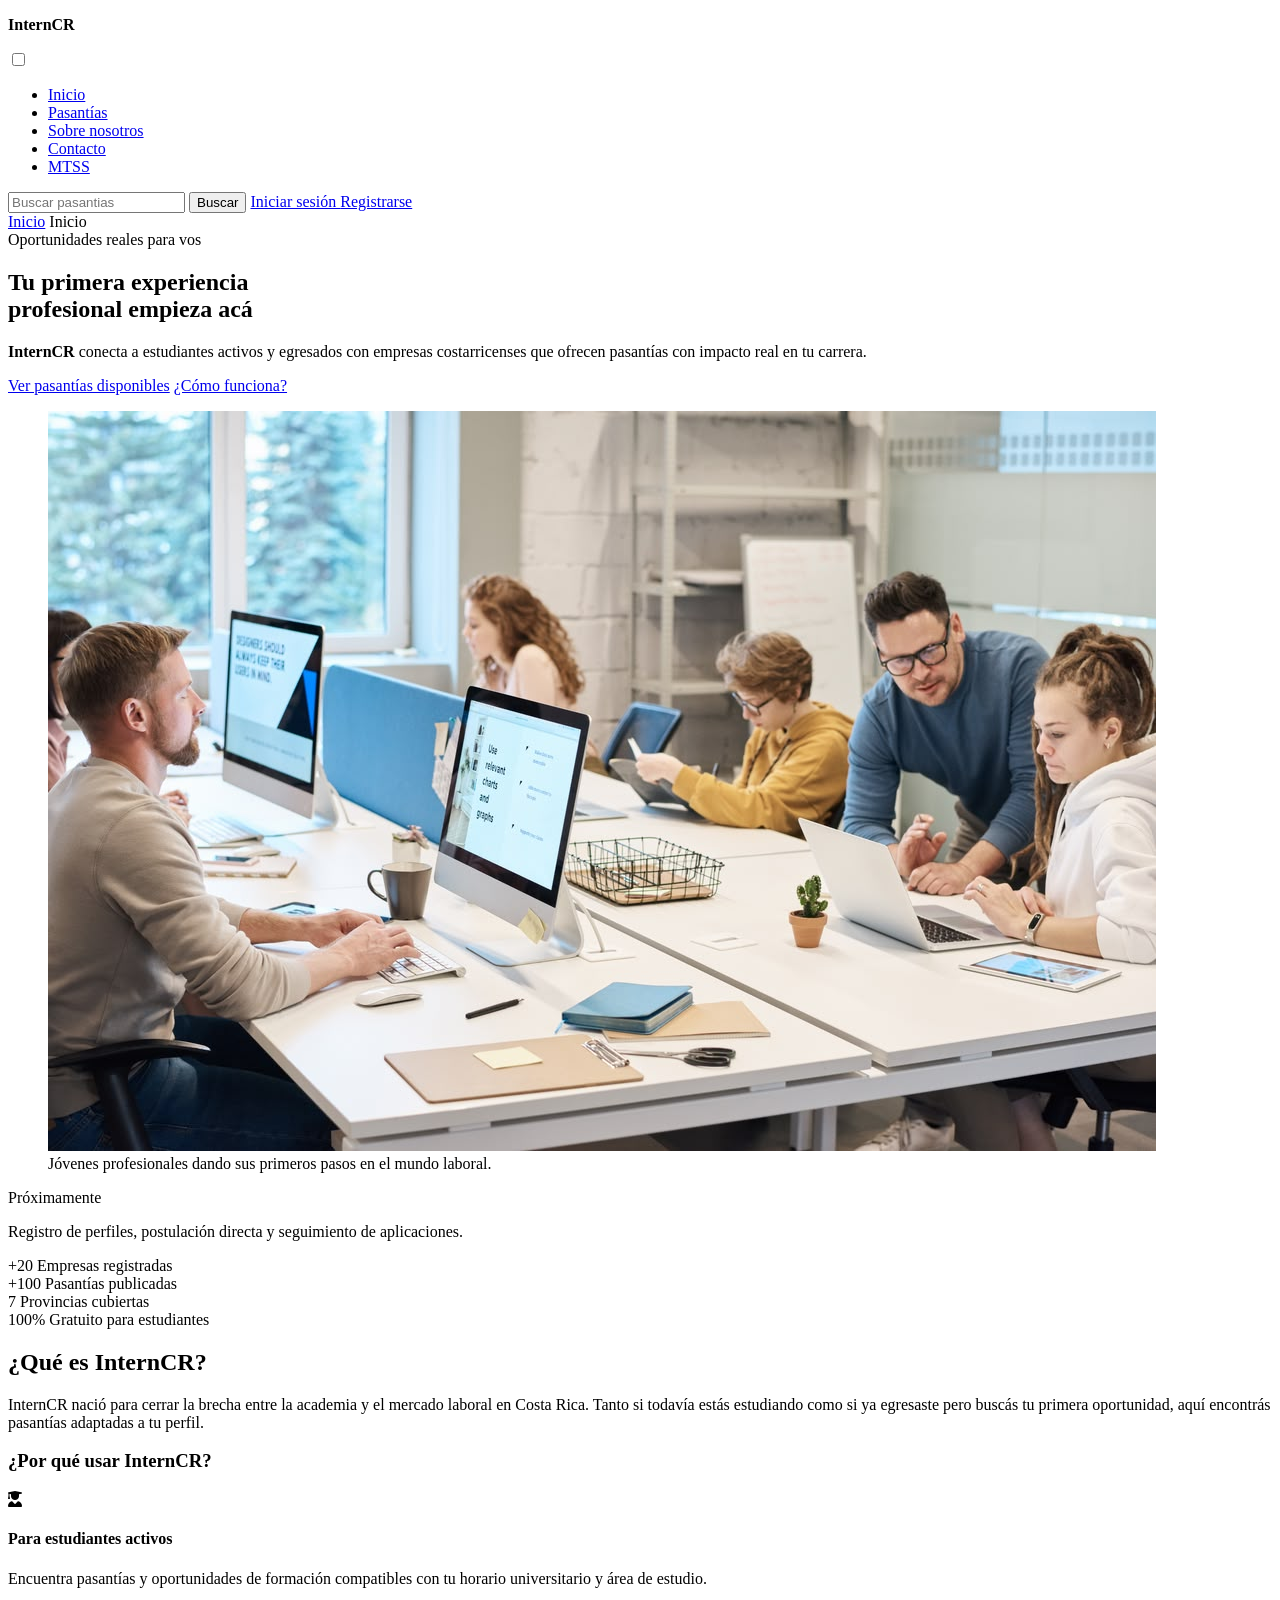
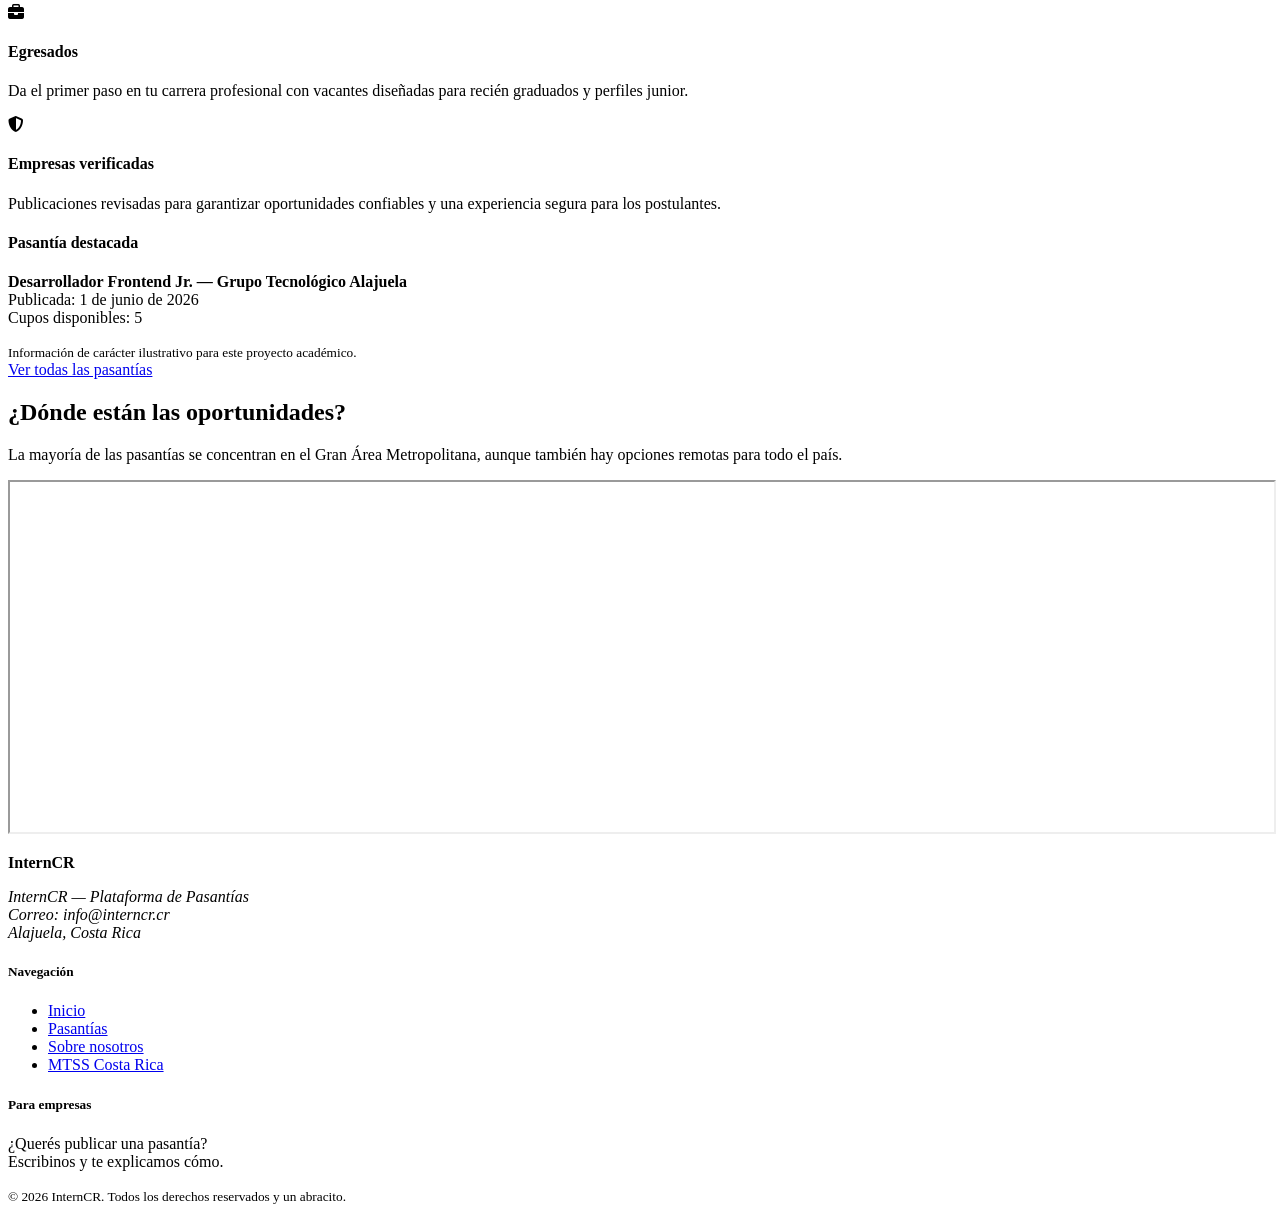
==== index.html @ cc2adf31 "Update index.html" ====
<!DOCTYPE html>
<html lang="es">

<head>
    <meta charset="UTF-8">
    <meta name="viewport" content="width=device-width, initial-scale=1.0">
    <meta name="description"
        content="InternCR es una plataforma para que estudiantes y egresados costarricenses encuentren oportunidades de pasantía y ganen experiencia laboral.">
    <meta name="keywords"
        content="pasantías, Costa Rica, estudiantes, egresados, experiencia laboral, prácticas profesionales">
    <meta name="author" content="InternCR">
    <link rel="stylesheet" href="CSS/style.css">
    <link rel="stylesheet" href="https://cdnjs.cloudflare.com/ajax/libs/font-awesome/6.5.2/css/all.min.css">
    <title>InternCR | Inicio</title>
</head>

<body>

    <!-- ENCABEZADO FIJO -->
    <header class="site-header">
        <div class="container header-content">
            <p class="logo"><strong>Intern<span class="logo-accent">CR</span></strong></p>

            <!--
                MENÚ HAMBURGUESA sin JavaScript:
                
            -->
            <input type="checkbox" id="menu-toggle" class="menu-toggle">
            <label for="menu-toggle" class="menu-button" aria-label="Abrir menú">
                <span></span>
                <span></span>
                <span></span>
            </label>

            <nav class="main-nav">
                <ul>
                    <li><a class="active-link" href="index.html">Inicio</a></li>
                    <li><a href="pasantias.html">Pasantías</a></li>
                    <li><a href="#sobre-plataforma">Sobre nosotros</a></li>
                    <li><a href="#contacto">Contacto</a></li>
                    <li><a href="https://www.mtss.go.cr/" target="_blank">MTSS</a></li>
                </ul>
                <div class="nav-actions">
                    <input type="search" id="buscar" placeholder="Buscar pasantias">

                    <button class="search-btn" onclick="buscarPasantia()">
                        Buscar
                    </button>
                    

                    <a href="login.html" class="login-btn">
                        Iniciar sesión
                    </a>

                    <a href="registro.html" class="register-btn">
                        Registrarse
                    </a>
                </div>
            </nav>
           <!--<section id="resultadosBusqueda" class="contenedor-pasantias"></section>--> 
                   
        </div>
    </header>

    <!-- BREADCRUMB: le indica al usuario en qué página está -->
    <nav class="breadcrumb" aria-label="Ubicación actual">
        <div class="container">
            <a href="index.html">Inicio</a>
            <span>Inicio</span>
        </div>
    </nav>

    <main>

        <!-- ==========================================
             HERO:
             ========================================== -->
        <section id="hero" class="hero">
            <div class="container">

                <!-- Bloque central de texto -->
                <div class="hero-center">
                    <span class="hero-badge">Oportunidades reales para vos</span>
                    <h1>Tu primera experiencia<br>profesional empieza acá</h1>
                    <p>
                        <strong>InternCR</strong> conecta a estudiantes activos y egresados con empresas
                        costarricenses que ofrecen pasantías con impacto real en tu carrera.
                    </p>
                    <div class="hero-actions">
                        <a class="btn-primary" href="pasantias.html">Ver pasantías disponibles</a>
                        <a class="btn-link" href="#sobre-plataforma">¿Cómo funciona?</a>
                    </div>
                </div>

                <!--
                    IMAGEN PRINCIPAL:
                    Ponela en assets/images/hero-pasantias.png, abajito Belen donde esta el link
                -->
                <figure class="hero-image">
                    <img src="assets/images/trabajo.jpg" alt="Estudiantes costarricenses en su primer día de pasantía">
                    <figcaption>Jóvenes profesionales dando sus primeros pasos en el mundo laboral.</figcaption>
                </figure>

                <div class="hero-info">
                    <span class="info-label">Próximamente</span>
                    <p>Registro de perfiles, postulación directa y seguimiento de aplicaciones.</p>
                    
                </div>

            </div>
        </section>

        <!-- ==========================================
             NÚMEROS / ESTADÍSTICAS
             esto para el look, lo hace ver mas lindo
             ========================================== -->
        <section class="stats-section">
            <div class="container stats-grid">
                <div class="stat-item">
                    <span class="stat-num">+20</span>
                    <span class="stat-label">Empresas registradas</span>
                </div>
                <div class="stat-item">
                    <span class="stat-num">+100</span>
                    <span class="stat-label">Pasantías publicadas</span>
                </div>
                <div class="stat-item">
                    <span class="stat-num">7</span>
                    <span class="stat-label">Provincias cubiertas</span>
                </div>
                <div class="stat-item">
                    <span class="stat-num">100%</span>
                    <span class="stat-label">Gratuito para estudiantes</span>
                </div>
            </div>
        </section>

        <!-- ==========================================
             SOBRE LA PLATAFORMA - 
             ========================================== -->
        <section id="sobre-plataforma" class="sobre-section">
            <div class="container">
                <h2>¿Qué es InternCR?</h2>
                <p>
                    InternCR nació para cerrar la brecha entre la academia y el mercado laboral en Costa Rica.
                    Tanto si todavía estás estudiando como si ya egresaste pero buscás tu primera oportunidad,
                    aquí encontrás pasantías adaptadas a tu perfil.
                </p>

                <h3>¿Por qué usar InternCR?</h3>


                <div class="benefits-grid">
                    <article class="benefit-card">
                        <div class="card-icon">
                            <i class="fas fa-user-graduate"></i>
                        </div>
                        <h4>Para estudiantes activos</h4>
                        <p>Encuentra pasantías y oportunidades de formación compatibles con tu
                            horario universitario y área de estudio.</p>
                    </article>

                    <article class="benefit-card">
                        <div class="card-icon">
                            <i class="fas fa-briefcase"></i>
                        </div>
                        <h4>Egresados</h4>
                        <p>Da el primer paso en tu carrera profesional con vacantes diseñadas
                            para recién graduados y perfiles junior.</p>
                    </article>

                    <article class="benefit-card">
                        <div class="card-icon">
                            <i class="fas fa-shield-alt"></i>
                        </div>
                        <h4>Empresas verificadas</h4>
                        <p>Publicaciones revisadas para garantizar oportunidades confiables y
                            una experiencia segura para los postulantes.</p>
                    </article>
                </div>
            </div>
        </section>

        <!--
            ASIDE: información secundaria complementaria.
        -->
        <aside class="destacado-aside">
            <div class="aside-inner">
                <div>
                    <h4>Pasantía destacada</h4>
                    <p>
                        <strong>Desarrollador Frontend Jr. — Grupo Tecnológico Alajuela</strong><br>
                        Publicada: <time datetime="2026-06-01">1 de junio de 2026</time><br>
                        Cupos disponibles: <span>5</span>
                    </p>
                    <small>Información de carácter ilustrativo para este proyecto académico.</small>
                </div>
                <a class="btn-aside" href="pasantias.html">Ver todas las pasantías</a>
            </div>
        </aside>

        <!-- MAPA DE UBICACIÓN -->
        <section class="mapa-section">
            <div class="container">
                <h2>¿Dónde están las oportunidades?</h2>
                <p>
                    La mayoría de las pasantías se concentran en el Gran Área Metropolitana,
                    aunque también hay opciones remotas para todo el país.
                </p>

                <iframe src="https://www.google.com/maps?q=San+Jose,+Costa+Rica&output=embed" width="100%" height="350"
                    loading="lazy" title="Mapa de Costa Rica - Área Metropolitana">
                </iframe>
            </div>
        </section>

    </main>

    <!-- PIE DE PÁGINA -->
    <footer id="contacto">
        <div class="footer-content container">

            <div class="footer-col">
                <p class="footer-logo"><strong>Intern<span class="logo-accent">CR</span></strong></p>
                <address>
                    InternCR — Plataforma de Pasantías<br>
                    Correo: info@interncr.cr<br>
                    Alajuela, Costa Rica
                </address>
            </div>

            <div class="footer-col">
                <h5>Navegación</h5>
                <ul>
                    <li><a href="index.html">Inicio</a></li>
                    <li><a href="pasantias.html">Pasantías</a></li>
                    <li><a href="#sobre-plataforma">Sobre nosotros</a></li>
                    <li><a href="https://www.mtss.go.cr/" target="_blank">MTSS Costa Rica</a></li>
                </ul>
            </div>

            <div class="footer-col">
                <h5>Para empresas</h5>
                <p>¿Querés publicar una pasantía?<br>Escribinos y te explicamos cómo.</p>
            </div>

        </div>

        <p class="footer-copy">
            <small>&copy; 2026 InternCR. Todos los derechos reservados y un abracito.</small>
        </p>
    </footer>
    <script src="js/script.js"></script>

</body>

</html>

<!-- CONTINUARÁ(PRUEBA) -->
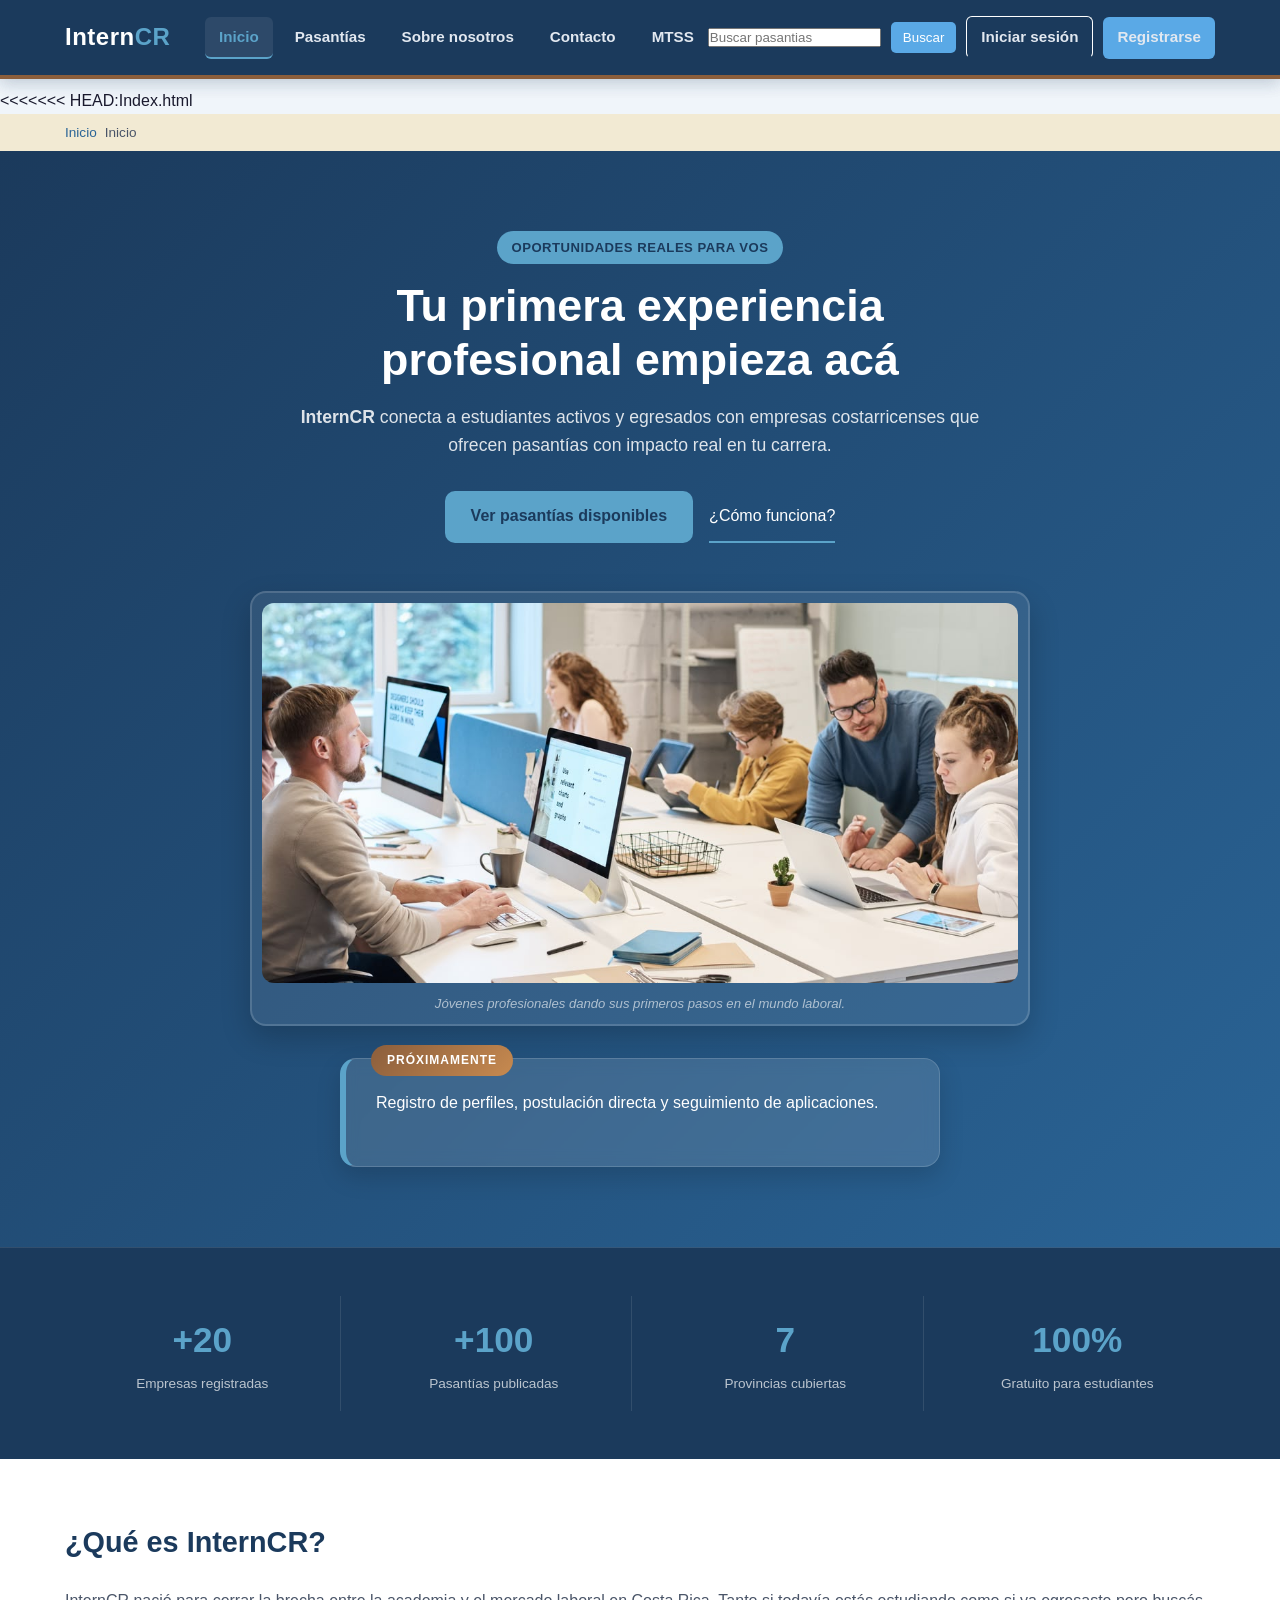
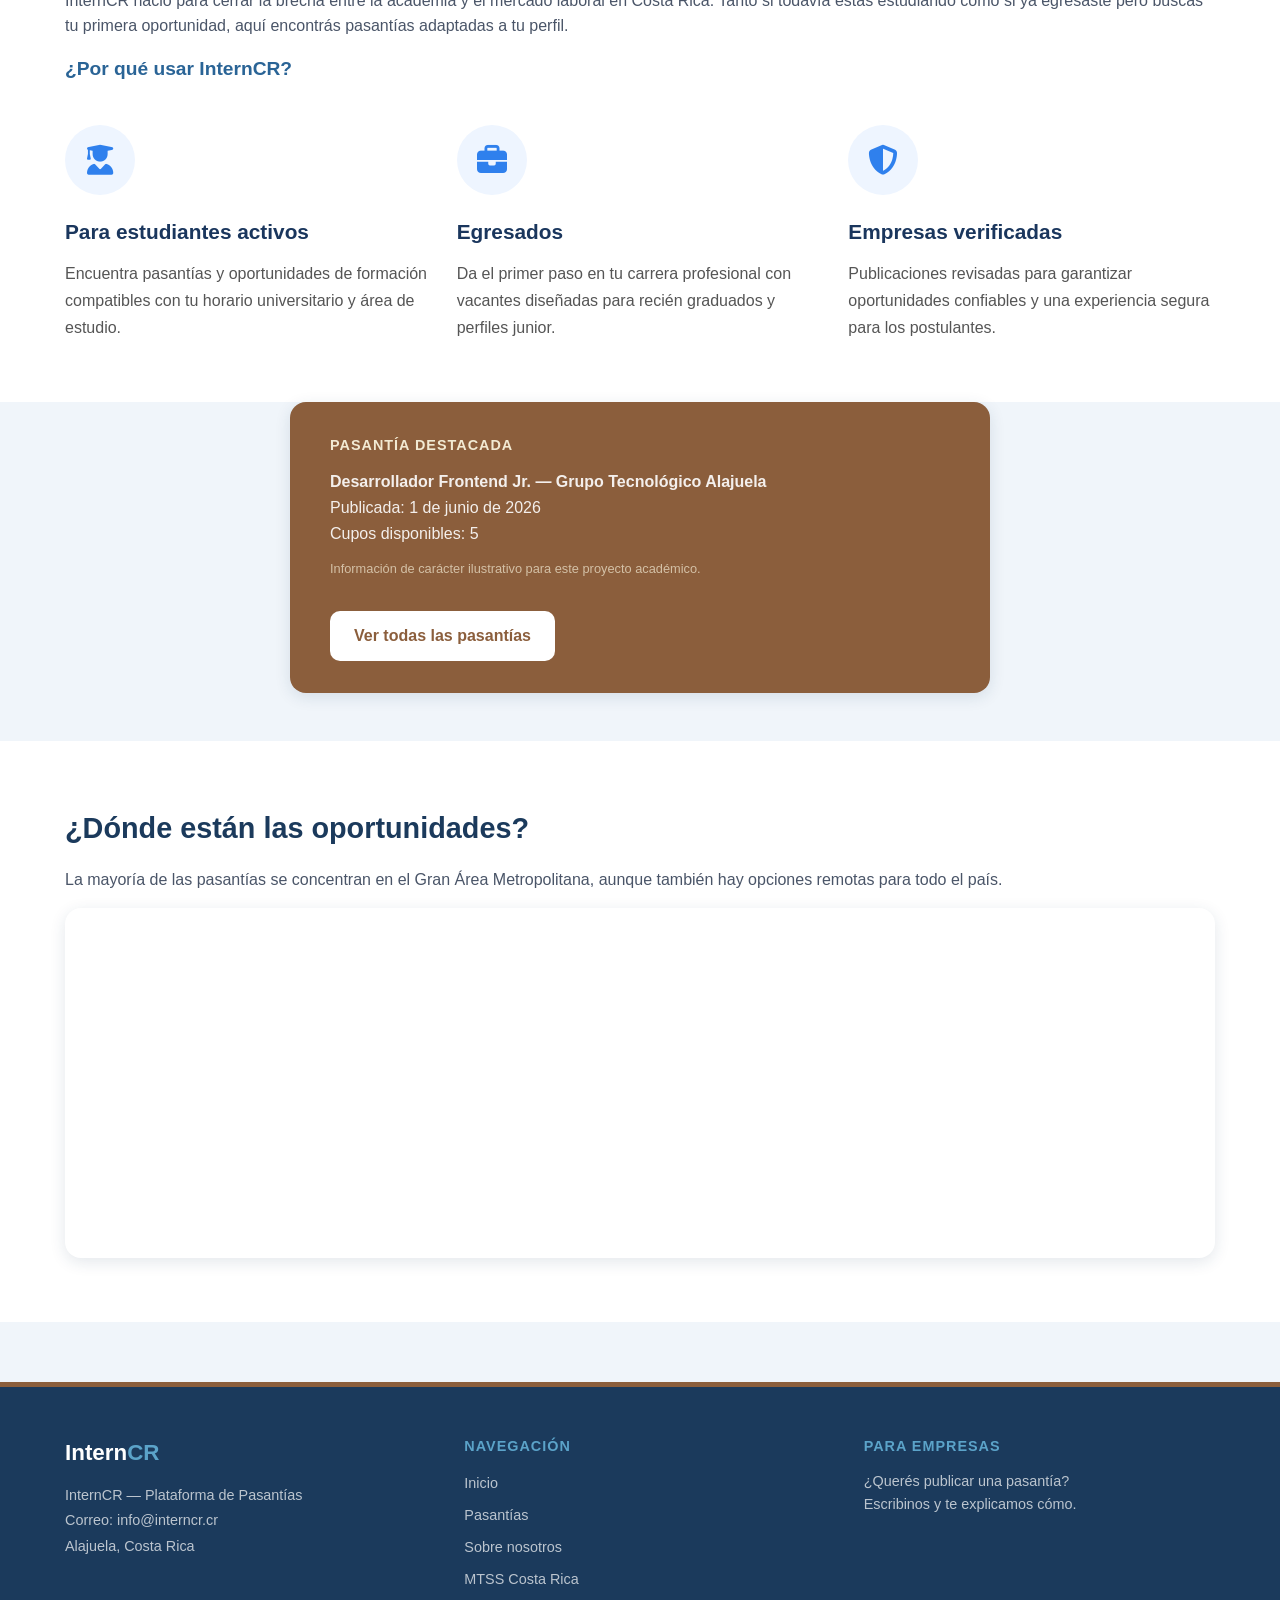
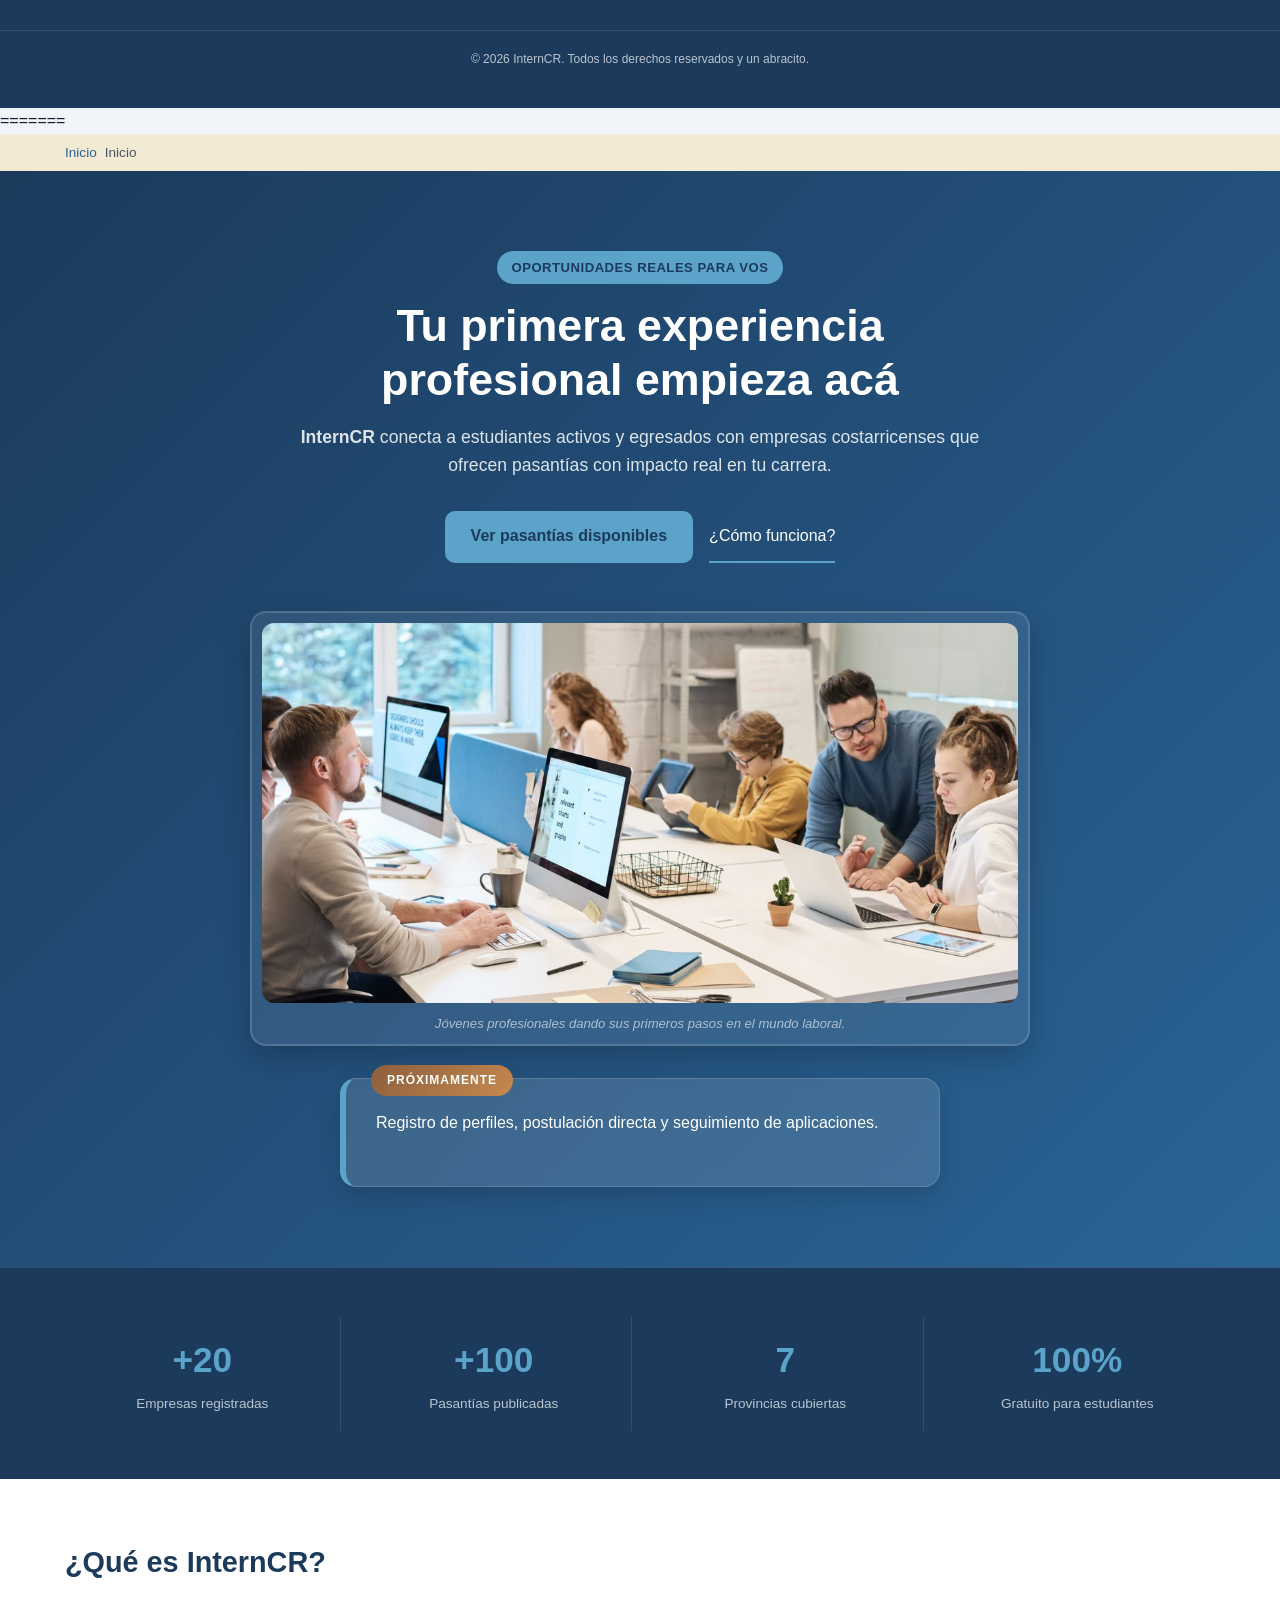
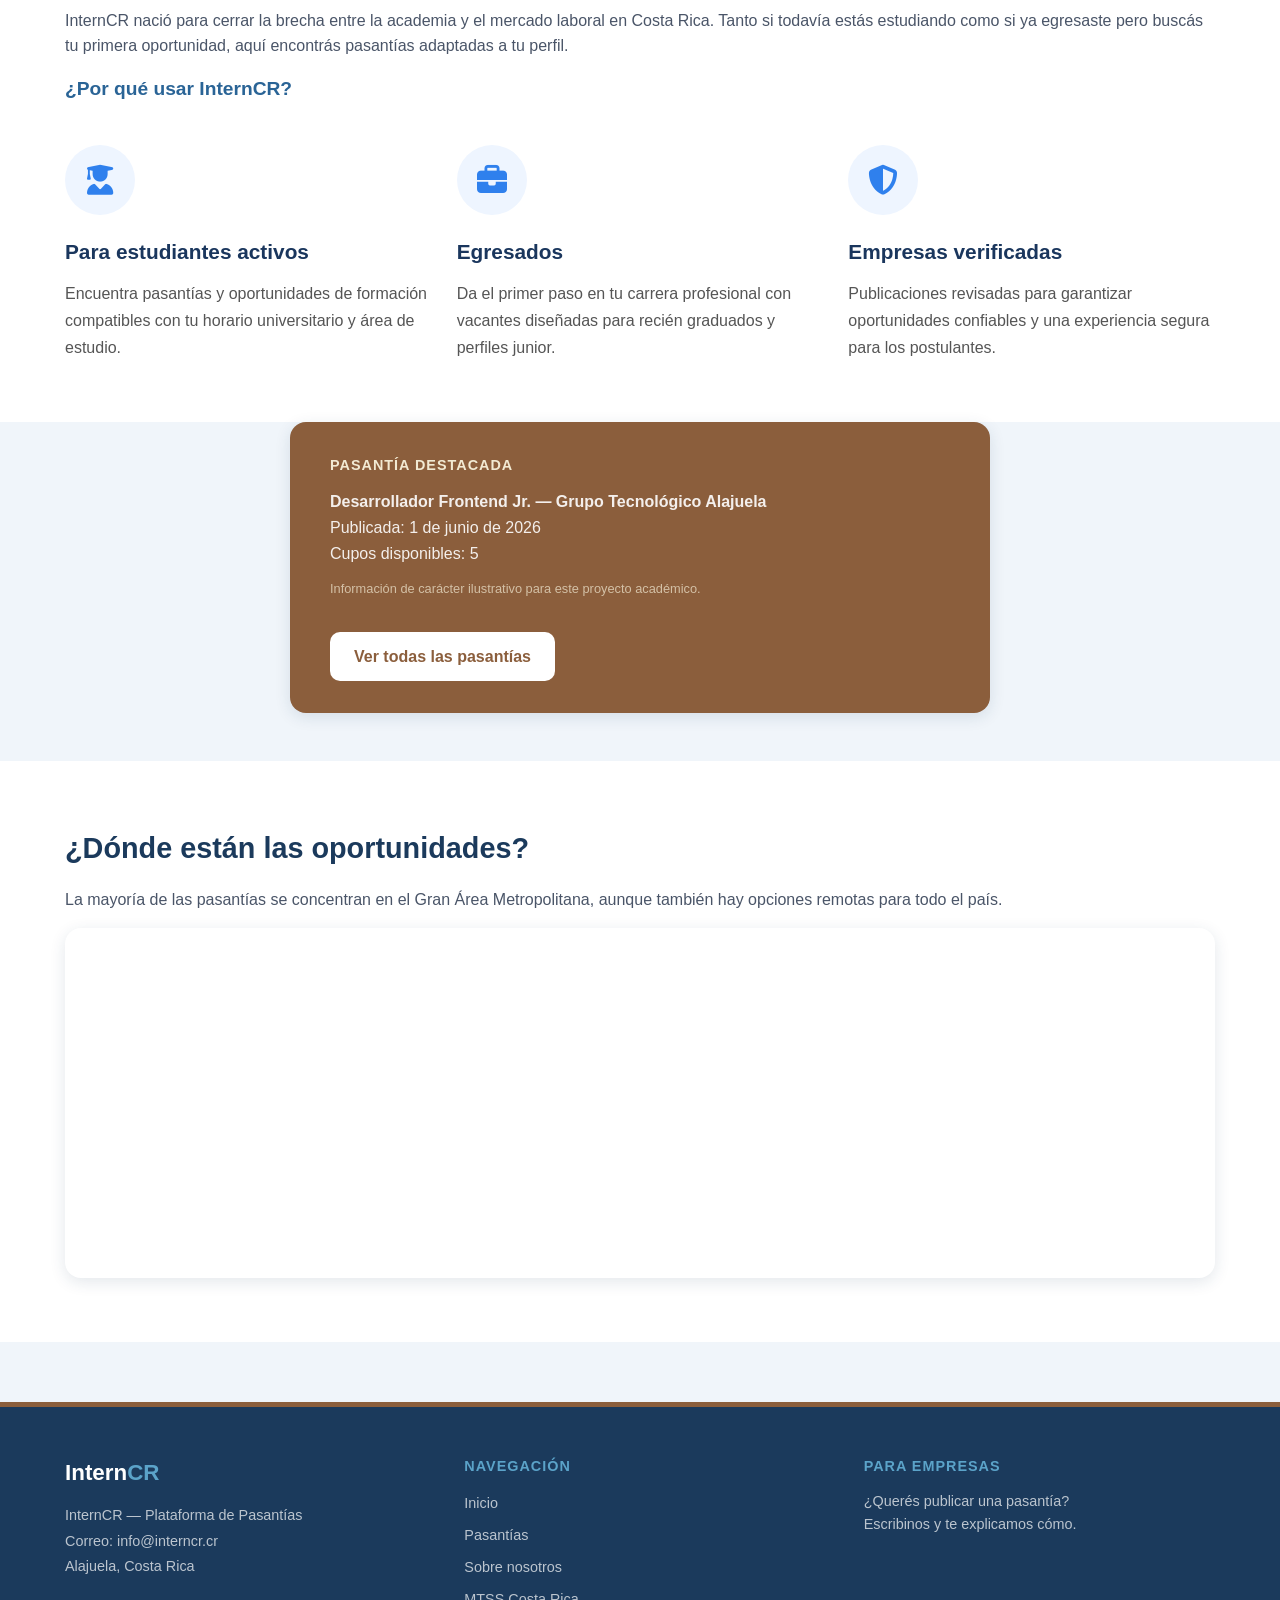
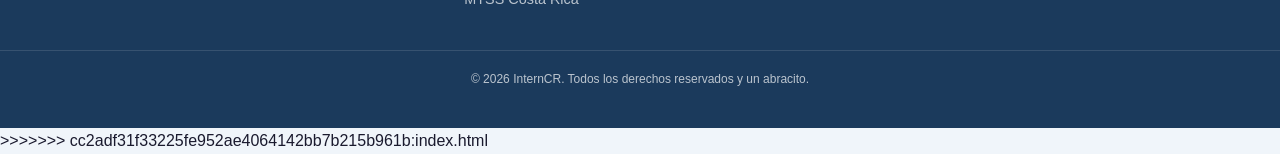
==== commit c5ae4226: "Merge branch 'main' of https://github.com/ArlethNunez/MiniProyecto" ====
--- a/index.html
+++ b/index.html
@@ -1,259 +1,521 @@
-<!DOCTYPE html>
-<html lang="es">
-
-<head>
-    <meta charset="UTF-8">
-    <meta name="viewport" content="width=device-width, initial-scale=1.0">
-    <meta name="description"
-        content="InternCR es una plataforma para que estudiantes y egresados costarricenses encuentren oportunidades de pasantía y ganen experiencia laboral.">
-    <meta name="keywords"
-        content="pasantías, Costa Rica, estudiantes, egresados, experiencia laboral, prácticas profesionales">
-    <meta name="author" content="InternCR">
-    <link rel="stylesheet" href="CSS/style.css">
-    <link rel="stylesheet" href="https://cdnjs.cloudflare.com/ajax/libs/font-awesome/6.5.2/css/all.min.css">
-    <title>InternCR | Inicio</title>
-</head>
-
-<body>
-
-    <!-- ENCABEZADO FIJO -->
-    <header class="site-header">
-        <div class="container header-content">
-            <p class="logo"><strong>Intern<span class="logo-accent">CR</span></strong></p>
-
-            <!--
-                MENÚ HAMBURGUESA sin JavaScript:
-                
-            -->
-            <input type="checkbox" id="menu-toggle" class="menu-toggle">
-            <label for="menu-toggle" class="menu-button" aria-label="Abrir menú">
-                <span></span>
-                <span></span>
-                <span></span>
-            </label>
-
-            <nav class="main-nav">
-                <ul>
-                    <li><a class="active-link" href="index.html">Inicio</a></li>
-                    <li><a href="pasantias.html">Pasantías</a></li>
-                    <li><a href="#sobre-plataforma">Sobre nosotros</a></li>
-                    <li><a href="#contacto">Contacto</a></li>
-                    <li><a href="https://www.mtss.go.cr/" target="_blank">MTSS</a></li>
-                </ul>
-                <div class="nav-actions">
-                    <input type="search" id="buscar" placeholder="Buscar pasantias">
-
-                    <button class="search-btn" onclick="buscarPasantia()">
-                        Buscar
-                    </button>
-                    
-
-                    <a href="login.html" class="login-btn">
-                        Iniciar sesión
-                    </a>
-
-                    <a href="registro.html" class="register-btn">
-                        Registrarse
-                    </a>
-                </div>
-            </nav>
-           <!--<section id="resultadosBusqueda" class="contenedor-pasantias"></section>--> 
-                   
-        </div>
-    </header>
-
-    <!-- BREADCRUMB: le indica al usuario en qué página está -->
-    <nav class="breadcrumb" aria-label="Ubicación actual">
-        <div class="container">
-            <a href="index.html">Inicio</a>
-            <span>Inicio</span>
-        </div>
-    </nav>
-
-    <main>
-
-        <!-- ==========================================
-             HERO:
-             ========================================== -->
-        <section id="hero" class="hero">
-            <div class="container">
-
-                <!-- Bloque central de texto -->
-                <div class="hero-center">
-                    <span class="hero-badge">Oportunidades reales para vos</span>
-                    <h1>Tu primera experiencia<br>profesional empieza acá</h1>
-                    <p>
-                        <strong>InternCR</strong> conecta a estudiantes activos y egresados con empresas
-                        costarricenses que ofrecen pasantías con impacto real en tu carrera.
-                    </p>
-                    <div class="hero-actions">
-                        <a class="btn-primary" href="pasantias.html">Ver pasantías disponibles</a>
-                        <a class="btn-link" href="#sobre-plataforma">¿Cómo funciona?</a>
-                    </div>
-                </div>
-
-                <!--
-                    IMAGEN PRINCIPAL:
-                    Ponela en assets/images/hero-pasantias.png, abajito Belen donde esta el link
-                -->
-                <figure class="hero-image">
-                    <img src="assets/images/trabajo.jpg" alt="Estudiantes costarricenses en su primer día de pasantía">
-                    <figcaption>Jóvenes profesionales dando sus primeros pasos en el mundo laboral.</figcaption>
-                </figure>
-
-                <div class="hero-info">
-                    <span class="info-label">Próximamente</span>
-                    <p>Registro de perfiles, postulación directa y seguimiento de aplicaciones.</p>
-                    
-                </div>
-
-            </div>
-        </section>
-
-        <!-- ==========================================
-             NÚMEROS / ESTADÍSTICAS
-             esto para el look, lo hace ver mas lindo
-             ========================================== -->
-        <section class="stats-section">
-            <div class="container stats-grid">
-                <div class="stat-item">
-                    <span class="stat-num">+20</span>
-                    <span class="stat-label">Empresas registradas</span>
-                </div>
-                <div class="stat-item">
-                    <span class="stat-num">+100</span>
-                    <span class="stat-label">Pasantías publicadas</span>
-                </div>
-                <div class="stat-item">
-                    <span class="stat-num">7</span>
-                    <span class="stat-label">Provincias cubiertas</span>
-                </div>
-                <div class="stat-item">
-                    <span class="stat-num">100%</span>
-                    <span class="stat-label">Gratuito para estudiantes</span>
-                </div>
-            </div>
-        </section>
-
-        <!-- ==========================================
-             SOBRE LA PLATAFORMA - 
-             ========================================== -->
-        <section id="sobre-plataforma" class="sobre-section">
-            <div class="container">
-                <h2>¿Qué es InternCR?</h2>
-                <p>
-                    InternCR nació para cerrar la brecha entre la academia y el mercado laboral en Costa Rica.
-                    Tanto si todavía estás estudiando como si ya egresaste pero buscás tu primera oportunidad,
-                    aquí encontrás pasantías adaptadas a tu perfil.
-                </p>
-
-                <h3>¿Por qué usar InternCR?</h3>
-
-
-                <div class="benefits-grid">
-                    <article class="benefit-card">
-                        <div class="card-icon">
-                            <i class="fas fa-user-graduate"></i>
-                        </div>
-                        <h4>Para estudiantes activos</h4>
-                        <p>Encuentra pasantías y oportunidades de formación compatibles con tu
-                            horario universitario y área de estudio.</p>
-                    </article>
-
-                    <article class="benefit-card">
-                        <div class="card-icon">
-                            <i class="fas fa-briefcase"></i>
-                        </div>
-                        <h4>Egresados</h4>
-                        <p>Da el primer paso en tu carrera profesional con vacantes diseñadas
-                            para recién graduados y perfiles junior.</p>
-                    </article>
-
-                    <article class="benefit-card">
-                        <div class="card-icon">
-                            <i class="fas fa-shield-alt"></i>
-                        </div>
-                        <h4>Empresas verificadas</h4>
-                        <p>Publicaciones revisadas para garantizar oportunidades confiables y
-                            una experiencia segura para los postulantes.</p>
-                    </article>
-                </div>
-            </div>
-        </section>
-
-        <!--
-            ASIDE: información secundaria complementaria.
-        -->
-        <aside class="destacado-aside">
-            <div class="aside-inner">
-                <div>
-                    <h4>Pasantía destacada</h4>
-                    <p>
-                        <strong>Desarrollador Frontend Jr. — Grupo Tecnológico Alajuela</strong><br>
-                        Publicada: <time datetime="2026-06-01">1 de junio de 2026</time><br>
-                        Cupos disponibles: <span>5</span>
-                    </p>
-                    <small>Información de carácter ilustrativo para este proyecto académico.</small>
-                </div>
-                <a class="btn-aside" href="pasantias.html">Ver todas las pasantías</a>
-            </div>
-        </aside>
-
-        <!-- MAPA DE UBICACIÓN -->
-        <section class="mapa-section">
-            <div class="container">
-                <h2>¿Dónde están las oportunidades?</h2>
-                <p>
-                    La mayoría de las pasantías se concentran en el Gran Área Metropolitana,
-                    aunque también hay opciones remotas para todo el país.
-                </p>
-
-                <iframe src="https://www.google.com/maps?q=San+Jose,+Costa+Rica&output=embed" width="100%" height="350"
-                    loading="lazy" title="Mapa de Costa Rica - Área Metropolitana">
-                </iframe>
-            </div>
-        </section>
-
-    </main>
-
-    <!-- PIE DE PÁGINA -->
-    <footer id="contacto">
-        <div class="footer-content container">
-
-            <div class="footer-col">
-                <p class="footer-logo"><strong>Intern<span class="logo-accent">CR</span></strong></p>
-                <address>
-                    InternCR — Plataforma de Pasantías<br>
-                    Correo: info@interncr.cr<br>
-                    Alajuela, Costa Rica
-                </address>
-            </div>
-
-            <div class="footer-col">
-                <h5>Navegación</h5>
-                <ul>
-                    <li><a href="index.html">Inicio</a></li>
-                    <li><a href="pasantias.html">Pasantías</a></li>
-                    <li><a href="#sobre-plataforma">Sobre nosotros</a></li>
-                    <li><a href="https://www.mtss.go.cr/" target="_blank">MTSS Costa Rica</a></li>
-                </ul>
-            </div>
-
-            <div class="footer-col">
-                <h5>Para empresas</h5>
-                <p>¿Querés publicar una pasantía?<br>Escribinos y te explicamos cómo.</p>
-            </div>
-
-        </div>
-
-        <p class="footer-copy">
-            <small>&copy; 2026 InternCR. Todos los derechos reservados y un abracito.</small>
-        </p>
-    </footer>
-    <script src="js/script.js"></script>
-
-</body>
-
-</html>
-
-<!-- CONTINUARÁ(PRUEBA) -->
+<<<<<<< HEAD:Index.html
+<!DOCTYPE html>
+<html lang="es">
+
+<head>
+    <meta charset="UTF-8">
+    <meta name="viewport" content="width=device-width, initial-scale=1.0">
+    <meta name="description"
+        content="InternCR es una plataforma para que estudiantes y egresados costarricenses encuentren oportunidades de pasantía y ganen experiencia laboral.">
+    <meta name="keywords"
+        content="pasantías, Costa Rica, estudiantes, egresados, experiencia laboral, prácticas profesionales">
+    <meta name="author" content="InternCR">
+    <link rel="stylesheet" href="CSS/Style.css">
+    <link rel="stylesheet" href="https://cdnjs.cloudflare.com/ajax/libs/font-awesome/6.5.2/css/all.min.css">
+    <title>InternCR | Inicio</title>
+</head>
+
+<body>
+
+    <!-- ENCABEZADO FIJO -->
+    <header class="site-header">
+        <div class="container header-content">
+            <p class="logo"><strong>Intern<span class="logo-accent">CR</span></strong></p>
+
+            <!--
+                MENÚ HAMBURGUESA sin JavaScript:
+                
+            -->
+            <input type="checkbox" id="menu-toggle" class="menu-toggle">
+            <label for="menu-toggle" class="menu-button" aria-label="Abrir menú">
+                <span></span>
+                <span></span>
+                <span></span>
+            </label>
+
+            <nav class="main-nav">
+                <ul>
+                    <li><a class="active-link" href="index.html">Inicio</a></li>
+                    <li><a href="pasantias.html">Pasantías</a></li>
+                    <li><a href="#sobre-plataforma">Sobre nosotros</a></li>
+                    <li><a href="#contacto">Contacto</a></li>
+                    <li><a href="https://www.mtss.go.cr/" target="_blank">MTSS</a></li>
+                </ul>
+                <div class="nav-actions">
+                    <input type="search" id="buscar" placeholder="Buscar pasantias">
+
+                    <button class="search-btn" onclick="buscarPasantia()">
+                        Buscar
+                    </button>
+                    
+
+                    <a href="login.html" class="login-btn">
+                        Iniciar sesión
+                    </a>
+
+                    <a href="registro.html" class="register-btn">
+                        Registrarse
+                    </a>
+                </div>
+            </nav>
+           <!--<section id="resultadosBusqueda" class="contenedor-pasantias"></section>--> 
+                   
+        </div>
+    </header>
+
+    <!-- BREADCRUMB: le indica al usuario en qué página está -->
+    <nav class="breadcrumb" aria-label="Ubicación actual">
+        <div class="container">
+            <a href="index.html">Inicio</a>
+            <span>Inicio</span>
+        </div>
+    </nav>
+
+    <main>
+
+        <!-- ==========================================
+             HERO:
+             ========================================== -->
+        <section id="hero" class="hero">
+            <div class="container">
+
+                <!-- Bloque central de texto -->
+                <div class="hero-center">
+                    <span class="hero-badge">Oportunidades reales para vos</span>
+                    <h1>Tu primera experiencia<br>profesional empieza acá</h1>
+                    <p>
+                        <strong>InternCR</strong> conecta a estudiantes activos y egresados con empresas
+                        costarricenses que ofrecen pasantías con impacto real en tu carrera.
+                    </p>
+                    <div class="hero-actions">
+                        <a class="btn-primary" href="pasantias.html">Ver pasantías disponibles</a>
+                        <a class="btn-link" href="#sobre-plataforma">¿Cómo funciona?</a>
+                    </div>
+                </div>
+
+                <!--
+                    IMAGEN PRINCIPAL:
+                    Ponela en assets/images/hero-pasantias.png, abajito Belen donde esta el link
+                -->
+                <figure class="hero-image">
+                    <img src="assets/images/trabajo.jpg" alt="Estudiantes costarricenses en su primer día de pasantía">
+                    <figcaption>Jóvenes profesionales dando sus primeros pasos en el mundo laboral.</figcaption>
+                </figure>
+
+                <div class="hero-info">
+                    <span class="info-label">Próximamente</span>
+                    <p>Registro de perfiles, postulación directa y seguimiento de aplicaciones.</p>
+                    
+                </div>
+
+            </div>
+        </section>
+
+        <!-- ==========================================
+             NÚMEROS / ESTADÍSTICAS
+             esto para el look, lo hace ver mas lindo
+             ========================================== -->
+        <section class="stats-section">
+            <div class="container stats-grid">
+                <div class="stat-item">
+                    <span class="stat-num">+20</span>
+                    <span class="stat-label">Empresas registradas</span>
+                </div>
+                <div class="stat-item">
+                    <span class="stat-num">+100</span>
+                    <span class="stat-label">Pasantías publicadas</span>
+                </div>
+                <div class="stat-item">
+                    <span class="stat-num">7</span>
+                    <span class="stat-label">Provincias cubiertas</span>
+                </div>
+                <div class="stat-item">
+                    <span class="stat-num">100%</span>
+                    <span class="stat-label">Gratuito para estudiantes</span>
+                </div>
+            </div>
+        </section>
+
+        <!-- ==========================================
+             SOBRE LA PLATAFORMA - 
+             ========================================== -->
+        <section id="sobre-plataforma" class="sobre-section">
+            <div class="container">
+                <h2>¿Qué es InternCR?</h2>
+                <p>
+                    InternCR nació para cerrar la brecha entre la academia y el mercado laboral en Costa Rica.
+                    Tanto si todavía estás estudiando como si ya egresaste pero buscás tu primera oportunidad,
+                    aquí encontrás pasantías adaptadas a tu perfil.
+                </p>
+
+                <h3>¿Por qué usar InternCR?</h3>
+
+
+                <div class="benefits-grid">
+                    <article class="benefit-card">
+                        <div class="card-icon">
+                            <i class="fas fa-user-graduate"></i>
+                        </div>
+                        <h4>Para estudiantes activos</h4>
+                        <p>Encuentra pasantías y oportunidades de formación compatibles con tu
+                            horario universitario y área de estudio.</p>
+                    </article>
+
+                    <article class="benefit-card">
+                        <div class="card-icon">
+                            <i class="fas fa-briefcase"></i>
+                        </div>
+                        <h4>Egresados</h4>
+                        <p>Da el primer paso en tu carrera profesional con vacantes diseñadas
+                            para recién graduados y perfiles junior.</p>
+                    </article>
+
+                    <article class="benefit-card">
+                        <div class="card-icon">
+                            <i class="fas fa-shield-alt"></i>
+                        </div>
+                        <h4>Empresas verificadas</h4>
+                        <p>Publicaciones revisadas para garantizar oportunidades confiables y
+                            una experiencia segura para los postulantes.</p>
+                    </article>
+                </div>
+            </div>
+        </section>
+
+        <!--
+            ASIDE: información secundaria complementaria.
+        -->
+        <aside class="destacado-aside">
+            <div class="aside-inner">
+                <div>
+                    <h4>Pasantía destacada</h4>
+                    <p>
+                        <strong>Desarrollador Frontend Jr. — Grupo Tecnológico Alajuela</strong><br>
+                        Publicada: <time datetime="2026-06-01">1 de junio de 2026</time><br>
+                        Cupos disponibles: <span>5</span>
+                    </p>
+                    <small>Información de carácter ilustrativo para este proyecto académico.</small>
+                </div>
+                <a class="btn-aside" href="pasantias.html">Ver todas las pasantías</a>
+            </div>
+        </aside>
+
+        <!-- MAPA DE UBICACIÓN -->
+        <section class="mapa-section">
+            <div class="container">
+                <h2>¿Dónde están las oportunidades?</h2>
+                <p>
+                    La mayoría de las pasantías se concentran en el Gran Área Metropolitana,
+                    aunque también hay opciones remotas para todo el país.
+                </p>
+
+                <iframe src="https://www.google.com/maps?q=San+Jose,+Costa+Rica&output=embed" width="100%" height="350"
+                    loading="lazy" title="Mapa de Costa Rica - Área Metropolitana">
+                </iframe>
+            </div>
+        </section>
+
+    </main>
+
+    <!-- PIE DE PÁGINA -->
+    <footer id="contacto">
+        <div class="footer-content container">
+
+            <div class="footer-col">
+                <p class="footer-logo"><strong>Intern<span class="logo-accent">CR</span></strong></p>
+                <address>
+                    InternCR — Plataforma de Pasantías<br>
+                    Correo: info@interncr.cr<br>
+                    Alajuela, Costa Rica
+                </address>
+            </div>
+
+            <div class="footer-col">
+                <h5>Navegación</h5>
+                <ul>
+                    <li><a href="index.html">Inicio</a></li>
+                    <li><a href="pasantias.html">Pasantías</a></li>
+                    <li><a href="#sobre-plataforma">Sobre nosotros</a></li>
+                    <li><a href="https://www.mtss.go.cr/" target="_blank">MTSS Costa Rica</a></li>
+                </ul>
+            </div>
+
+            <div class="footer-col">
+                <h5>Para empresas</h5>
+                <p>¿Querés publicar una pasantía?<br>Escribinos y te explicamos cómo.</p>
+            </div>
+
+        </div>
+
+        <p class="footer-copy">
+            <small>&copy; 2026 InternCR. Todos los derechos reservados y un abracito.</small>
+        </p>
+    </footer>
+    <script src="js/script.js"></script>
+
+</body>
+
+</html>
+
+<!-- CONTINUARÁ(PRUEBA) -->
+=======
+<!DOCTYPE html>
+<html lang="es">
+
+<head>
+    <meta charset="UTF-8">
+    <meta name="viewport" content="width=device-width, initial-scale=1.0">
+    <meta name="description"
+        content="InternCR es una plataforma para que estudiantes y egresados costarricenses encuentren oportunidades de pasantía y ganen experiencia laboral.">
+    <meta name="keywords"
+        content="pasantías, Costa Rica, estudiantes, egresados, experiencia laboral, prácticas profesionales">
+    <meta name="author" content="InternCR">
+    <link rel="stylesheet" href="CSS/style.css">
+    <link rel="stylesheet" href="https://cdnjs.cloudflare.com/ajax/libs/font-awesome/6.5.2/css/all.min.css">
+    <title>InternCR | Inicio</title>
+</head>
+
+<body>
+
+    <!-- ENCABEZADO FIJO -->
+    <header class="site-header">
+        <div class="container header-content">
+            <p class="logo"><strong>Intern<span class="logo-accent">CR</span></strong></p>
+
+            <!--
+                MENÚ HAMBURGUESA sin JavaScript:
+                
+            -->
+            <input type="checkbox" id="menu-toggle" class="menu-toggle">
+            <label for="menu-toggle" class="menu-button" aria-label="Abrir menú">
+                <span></span>
+                <span></span>
+                <span></span>
+            </label>
+
+            <nav class="main-nav">
+                <ul>
+                    <li><a class="active-link" href="index.html">Inicio</a></li>
+                    <li><a href="pasantias.html">Pasantías</a></li>
+                    <li><a href="#sobre-plataforma">Sobre nosotros</a></li>
+                    <li><a href="#contacto">Contacto</a></li>
+                    <li><a href="https://www.mtss.go.cr/" target="_blank">MTSS</a></li>
+                </ul>
+                <div class="nav-actions">
+                    <input type="search" id="buscar" placeholder="Buscar pasantias">
+
+                    <button class="search-btn" onclick="buscarPasantia()">
+                        Buscar
+                    </button>
+                    
+
+                    <a href="login.html" class="login-btn">
+                        Iniciar sesión
+                    </a>
+
+                    <a href="registro.html" class="register-btn">
+                        Registrarse
+                    </a>
+                </div>
+            </nav>
+           <!--<section id="resultadosBusqueda" class="contenedor-pasantias"></section>--> 
+                   
+        </div>
+    </header>
+
+    <!-- BREADCRUMB: le indica al usuario en qué página está -->
+    <nav class="breadcrumb" aria-label="Ubicación actual">
+        <div class="container">
+            <a href="index.html">Inicio</a>
+            <span>Inicio</span>
+        </div>
+    </nav>
+
+    <main>
+
+        <!-- ==========================================
+             HERO:
+             ========================================== -->
+        <section id="hero" class="hero">
+            <div class="container">
+
+                <!-- Bloque central de texto -->
+                <div class="hero-center">
+                    <span class="hero-badge">Oportunidades reales para vos</span>
+                    <h1>Tu primera experiencia<br>profesional empieza acá</h1>
+                    <p>
+                        <strong>InternCR</strong> conecta a estudiantes activos y egresados con empresas
+                        costarricenses que ofrecen pasantías con impacto real en tu carrera.
+                    </p>
+                    <div class="hero-actions">
+                        <a class="btn-primary" href="pasantias.html">Ver pasantías disponibles</a>
+                        <a class="btn-link" href="#sobre-plataforma">¿Cómo funciona?</a>
+                    </div>
+                </div>
+
+                <!--
+                    IMAGEN PRINCIPAL:
+                    Ponela en assets/images/hero-pasantias.png, abajito Belen donde esta el link
+                -->
+                <figure class="hero-image">
+                    <img src="assets/images/trabajo.jpg" alt="Estudiantes costarricenses en su primer día de pasantía">
+                    <figcaption>Jóvenes profesionales dando sus primeros pasos en el mundo laboral.</figcaption>
+                </figure>
+
+                <div class="hero-info">
+                    <span class="info-label">Próximamente</span>
+                    <p>Registro de perfiles, postulación directa y seguimiento de aplicaciones.</p>
+                    
+                </div>
+
+            </div>
+        </section>
+
+        <!-- ==========================================
+             NÚMEROS / ESTADÍSTICAS
+             esto para el look, lo hace ver mas lindo
+             ========================================== -->
+        <section class="stats-section">
+            <div class="container stats-grid">
+                <div class="stat-item">
+                    <span class="stat-num">+20</span>
+                    <span class="stat-label">Empresas registradas</span>
+                </div>
+                <div class="stat-item">
+                    <span class="stat-num">+100</span>
+                    <span class="stat-label">Pasantías publicadas</span>
+                </div>
+                <div class="stat-item">
+                    <span class="stat-num">7</span>
+                    <span class="stat-label">Provincias cubiertas</span>
+                </div>
+                <div class="stat-item">
+                    <span class="stat-num">100%</span>
+                    <span class="stat-label">Gratuito para estudiantes</span>
+                </div>
+            </div>
+        </section>
+
+        <!-- ==========================================
+             SOBRE LA PLATAFORMA - 
+             ========================================== -->
+        <section id="sobre-plataforma" class="sobre-section">
+            <div class="container">
+                <h2>¿Qué es InternCR?</h2>
+                <p>
+                    InternCR nació para cerrar la brecha entre la academia y el mercado laboral en Costa Rica.
+                    Tanto si todavía estás estudiando como si ya egresaste pero buscás tu primera oportunidad,
+                    aquí encontrás pasantías adaptadas a tu perfil.
+                </p>
+
+                <h3>¿Por qué usar InternCR?</h3>
+
+
+                <div class="benefits-grid">
+                    <article class="benefit-card">
+                        <div class="card-icon">
+                            <i class="fas fa-user-graduate"></i>
+                        </div>
+                        <h4>Para estudiantes activos</h4>
+                        <p>Encuentra pasantías y oportunidades de formación compatibles con tu
+                            horario universitario y área de estudio.</p>
+                    </article>
+
+                    <article class="benefit-card">
+                        <div class="card-icon">
+                            <i class="fas fa-briefcase"></i>
+                        </div>
+                        <h4>Egresados</h4>
+                        <p>Da el primer paso en tu carrera profesional con vacantes diseñadas
+                            para recién graduados y perfiles junior.</p>
+                    </article>
+
+                    <article class="benefit-card">
+                        <div class="card-icon">
+                            <i class="fas fa-shield-alt"></i>
+                        </div>
+                        <h4>Empresas verificadas</h4>
+                        <p>Publicaciones revisadas para garantizar oportunidades confiables y
+                            una experiencia segura para los postulantes.</p>
+                    </article>
+                </div>
+            </div>
+        </section>
+
+        <!--
+            ASIDE: información secundaria complementaria.
+        -->
+        <aside class="destacado-aside">
+            <div class="aside-inner">
+                <div>
+                    <h4>Pasantía destacada</h4>
+                    <p>
+                        <strong>Desarrollador Frontend Jr. — Grupo Tecnológico Alajuela</strong><br>
+                        Publicada: <time datetime="2026-06-01">1 de junio de 2026</time><br>
+                        Cupos disponibles: <span>5</span>
+                    </p>
+                    <small>Información de carácter ilustrativo para este proyecto académico.</small>
+                </div>
+                <a class="btn-aside" href="pasantias.html">Ver todas las pasantías</a>
+            </div>
+        </aside>
+
+        <!-- MAPA DE UBICACIÓN -->
+        <section class="mapa-section">
+            <div class="container">
+                <h2>¿Dónde están las oportunidades?</h2>
+                <p>
+                    La mayoría de las pasantías se concentran en el Gran Área Metropolitana,
+                    aunque también hay opciones remotas para todo el país.
+                </p>
+
+                <iframe src="https://www.google.com/maps?q=San+Jose,+Costa+Rica&output=embed" width="100%" height="350"
+                    loading="lazy" title="Mapa de Costa Rica - Área Metropolitana">
+                </iframe>
+            </div>
+        </section>
+
+    </main>
+
+    <!-- PIE DE PÁGINA -->
+    <footer id="contacto">
+        <div class="footer-content container">
+
+            <div class="footer-col">
+                <p class="footer-logo"><strong>Intern<span class="logo-accent">CR</span></strong></p>
+                <address>
+                    InternCR — Plataforma de Pasantías<br>
+                    Correo: info@interncr.cr<br>
+                    Alajuela, Costa Rica
+                </address>
+            </div>
+
+            <div class="footer-col">
+                <h5>Navegación</h5>
+                <ul>
+                    <li><a href="index.html">Inicio</a></li>
+                    <li><a href="pasantias.html">Pasantías</a></li>
+                    <li><a href="#sobre-plataforma">Sobre nosotros</a></li>
+                    <li><a href="https://www.mtss.go.cr/" target="_blank">MTSS Costa Rica</a></li>
+                </ul>
+            </div>
+
+            <div class="footer-col">
+                <h5>Para empresas</h5>
+                <p>¿Querés publicar una pasantía?<br>Escribinos y te explicamos cómo.</p>
+            </div>
+
+        </div>
+
+        <p class="footer-copy">
+            <small>&copy; 2026 InternCR. Todos los derechos reservados y un abracito.</small>
+        </p>
+    </footer>
+    <script src="js/script.js"></script>
+
+</body>
+
+</html>
+
+<!-- CONTINUARÁ(PRUEBA) -->
+>>>>>>> cc2adf31f33225fe952ae4064142bb7b215b961b:index.html
--- a/CSS/Style.css
+++ b/CSS/Style.css
@@ -0,0 +1,1366 @@
+
+/* ==========================================================================
+   RESET BÁSICO
+   Elimina márgenes y espacios automáticos del navegador
+   ========================================================================== */
+*, *::before, *::after {
+    margin: 0;
+    padding: 0;
+    box-sizing: border-box;
+}
+
+/* ==========================================================================
+   CONFIGURACIÓN GENERAL DEL DOCUMENTO
+   ========================================================================== */
+html {
+    font-size: 16px;
+    scroll-behavior: smooth; /* Hace que los links de ancla (#seccion) bajen suavemente */
+}
+
+/* Configuración base del sitio */
+body {
+    font-family: 'Segoe UI', Arial, Helvetica, sans-serif;
+    background-color: #F0F5FA; /* Fondo azul muy suave, diferente al de la profe */
+    color: #1A1A2E;
+    line-height: 1.6;
+
+    /* *** Espacio para que el header fijo no tape el contenido */
+    padding-top: 88px;
+}
+
+/* Multimedia adaptable */
+img,
+video,
+iframe {
+    max-width: 100%;
+}
+
+img {
+    height: auto;
+    display: block;
+}
+
+/* Enlaces sin subrayado con transición suave */
+a {
+    text-decoration: none;
+    transition: all 0.3s ease;
+}
+
+/* Viñetas dentro del bloque */
+ul {
+    list-style-position: inside;
+}
+
+/* ==========================================================================
+   VARIABLES CSS
+   Con var(--nombre) podés reutilizar estos valores en todo el archivo
+   ========================================================================== */
+:root {
+    --azul-marino:  #1B3A5C;
+    --azul-medio:   #2A6496;
+    --celeste:      #5BA3C9;
+    --tierra:       #8B5E3C;
+    --arena:        #F2EAD3;
+    --blanco:       #FFFFFF;
+    --texto:        #1A1A2E;
+    --texto-suave:  #4A5568;
+    --sombra:       0 4px 16px rgba(27, 58, 92, 0.12);
+    --radio:        10px;
+}
+
+/* ==========================================================================
+   UTILIDADES GENERALES
+   ========================================================================== */
+
+/* Contenedor centrado reutilizable */
+.container {
+    width: min(90%, 1150px);
+    margin: 0 auto;
+}
+
+/* Separación general entre secciones */
+section,
+aside {
+    padding: 60px 0;
+}
+
+/* Títulos base */
+h1, h2, h3, h4, h5, h6 {
+    color: var(--azul-marino);
+    font-weight: 700;
+    margin-bottom: 15px;
+}
+
+h2 {
+    font-size: 1.8rem;
+    padding-bottom: 8px;
+}
+
+/* Párrafos */
+p {
+    margin-bottom: 15px;
+    color: var(--texto-suave);
+}
+
+/* Líneas divisorias */
+hr {
+    border: 0;
+    height: 1px;
+    background-color: #C5D8E8;
+    margin: 30px 0;
+}
+
+/* ==========================================================================
+   HEADER Y NAVEGACIÓN
+   Header fijo en la parte superior de la pantalla
+   ========================================================================== */
+
+.site-header {
+    background-color: var(--azul-marino);
+    color: white;
+    padding: 16px 0;
+
+    border-bottom: 4px solid var(--tierra);
+    position: fixed;
+    top: 0;
+    left: 0;
+    width: 100%;
+    z-index: 1000;
+    box-shadow: var(--sombra);
+}
+
+/* *** Flexbox: coloca logo y nav en la misma fila */
+.header-content {
+    display: flex;
+    align-items: center;
+    justify-content: space-between;
+    gap: 20px;
+}
+
+/* Logo */
+.logo {
+    font-size: 1.5rem;
+    margin-bottom: 0;
+    white-space: nowrap;
+    letter-spacing: 0.5px;
+    color: var(--blanco);
+}
+
+/* El span .logo-accent pinta "CR" de celeste */
+.logo-accent {
+    color: var(--celeste);
+}
+
+/* *** Checkbox oculto — controla el menú hamburguesa sin JavaScript */
+.menu-toggle {
+    display: none;
+}
+
+/* *** Botón hamburguesa — solo visible en móvil */
+.menu-button {
+    display: none;
+    width: 32px;
+    height: 24px;
+    cursor: pointer;
+    flex-direction: column;
+    gap: 5px;
+}
+
+/* Las tres rayas del botón hamburguesa */
+.menu-button span {
+    display: block;
+    height: 3px;
+    background-color: var(--blanco);
+    border-radius: 3px;
+    transition: all 0.3s;
+}
+
+/* Menú principal horizontal */
+.main-nav ul {
+    list-style: none;
+    /* *** Flexbox organiza los links en fila */
+    display: flex;
+    align-items: center;
+    gap: 8px;
+}
+
+/* Links del menú */
+.main-nav a {
+    color: #E2E8F0;
+    font-weight: 600;
+    padding: 8px 14px;
+    border-radius: 6px;
+    display: inline-block;
+    font-size: 0.95rem;
+    border-bottom: 2px solid transparent;
+    transition: color 0.3s, border-color 0.3s, background-color 0.3s;
+}
+
+/* Hover y link activo: resalta con celeste */
+.main-nav a:hover,
+.main-nav a.active-link {
+    color: var(--celeste);
+    border-bottom-color: var(--celeste);
+    background-color: rgba(255, 255, 255, 0.08);
+}
+
+/* ==========================================================================
+   BREADCRUMB (Ruta de navegación)
+   Le indica al usuario en qué página está
+   ========================================================================== */
+.breadcrumb {
+    background-color: var(--arena);
+    padding: 0.5rem 0;
+    font-size: 0.85rem;
+}
+
+.breadcrumb .container {
+    display: flex;
+    gap: 0.5rem;
+    align-items: center;
+}
+
+.breadcrumb a {
+    color: var(--azul-medio);
+}
+
+.breadcrumb a:hover {
+    text-decoration: underline;
+}
+
+.breadcrumb span {
+    color: var(--texto-suave);
+}
+
+/* ==========================================================================
+   HERO SECTION
+   Lo primero que ve el usuario al entrar al sitio
+   ========================================================================== */
+
+.hero {
+   
+    background: linear-gradient(135deg, var(--azul-marino) 0%, var(--azul-medio) 100%);
+    padding: 80px 0;
+    border-bottom: 1px solid rgba(255,255,255,0.1);
+}
+
+
+/* Badge encima del título */
+.hero-badge {
+    display: inline-block;
+    background-color: var(--celeste);
+    color: var(--azul-marino);
+    padding: 6px 14px;
+    border-radius: 20px;
+    font-weight: bold;
+    font-size: 0.82rem;
+    margin-bottom: 15px;
+    text-transform: uppercase;
+    letter-spacing: 0.5px;
+}
+
+/* Columna de imagen */
+.hero-image {
+    flex: 0.8;
+    background-color: rgba(255, 255, 255, 0.1);
+    padding: 12px;
+    border-radius: 20px;
+    box-shadow: 0 12px 30px rgba(0, 0, 0, 0.2);
+    border: 2px solid rgba(255,255,255,0.15);
+}
+
+/* IMAGEN PRINCIPAL DEL HERO:
+   Colocá tu imagen en assets/images/hero-pasantias.png */
+.hero-image img {
+    width: 100%;
+    border-radius: 14px;
+}
+
+/* Texto debajo de la imagen */
+.hero-image figcaption {
+    margin-top: 10px;
+    font-size: 0.82rem;
+    color: rgba(255, 255, 255, 0.6);
+    text-align: center;
+    font-style: italic;
+}
+
+/* Caja de aviso dentro del hero
+   Usa position: relative para anclar el .info-label absoluto */
+.hero-info {
+    margin-top: 35px;
+    padding: 30px;
+    background: rgba(255, 255, 255, 0.12);
+    backdrop-filter: blur(8px);
+    border: 1px solid rgba(255, 255, 255, 0.15);
+    border-left: 6px solid var(--celeste);
+    border-radius: 16px;
+    position: relative;
+    box-shadow: 0 10px 25px rgba(0,0,0,0.15);         
+}
+
+/* Etiqueta que "flota" encima del borde superior de la caja
+   position: absolute la saca del flujo normal */
+.info-label {
+    position: absolute;
+    top: -14px;
+    left: 25px;
+    background: linear-gradient(
+        135deg,
+        var(--tierra),
+        #c78a50
+    );
+    color: white;
+    padding: 6px 16px;
+    border-radius: 999px;
+    font-size: 0.75rem;
+    font-weight: 700;
+    text-transform: uppercase;
+    letter-spacing: 1px;
+}
+
+.hero-info p {
+    color: var(--blanco);
+    font-size: 1rem;
+    line-height: 1.7;
+    margin-bottom: 20px;
+}
+
+.hero-info mark {
+    background: rgba(91, 192, 235, 0.25);
+    color: #9be7ff;
+    padding: 3px 8px;
+    border-radius: 6px;
+    font-weight: 600;
+}
+
+.hero-info .btn-secondary {
+    background: transparent;
+    color: var(--celeste);
+    border: 2px solid var(--celeste);
+    padding: 12px 24px;
+    border-radius: 10px;
+    font-weight: 600;
+    transition: all 0.3s ease;
+}
+
+.hero-info .btn-secondary:hover {
+    background: var(--celeste);
+    color: var(--azul-marino);
+    transform: translateY(-2px);
+}
+
+.hero-actions {
+    display: flex;
+    gap: 1rem;
+    flex-wrap: wrap;
+    margin-bottom: 1.5rem;
+}
+
+/* ==========================================================================
+   BOTONES
+   ========================================================================== */
+
+/* Botón principal */
+.btn-primary,
+button[type="submit"] {
+    display: inline-block;
+    background-color: var(--celeste);     
+    color: var(--azul-marino);
+    padding: 12px 26px;
+    border-radius: var(--radio);
+    font-weight: 700;
+    border: none;
+    cursor: pointer;
+    font-size: 1rem;
+    transition: all 0.2s ease;
+}
+
+.btn-primary:hover,
+button[type="submit"]:hover {
+    background-color: var(--blanco);
+    color: var(--azul-marino);
+    transform: translateY(-2px);
+    box-shadow: 0 4px 12px rgba(91, 163, 201, 0.35);
+}
+
+/* Botón secundario */
+.btn-secondary {
+    background-color: transparent;
+    color: var(--celeste);
+    border: 2px solid var(--celeste);
+    padding: 10px 20px;
+    border-radius: var(--radio);
+    font-weight: 600;
+    cursor: pointer;
+    font-size: 0.95rem;
+    transition: all 0.2s ease;
+}
+
+.btn-secondary:hover {
+    background-color: var(--celeste);
+    color: var(--azul-marino);
+}
+
+/* Botón link (sin fondo) */
+.btn-link {
+    color: var(--blanco);
+    padding: 12px 0;
+    font-weight: 500;
+    border-bottom: 2px solid var(--celeste);
+    display: inline-block;
+    transition: color 0.3s;
+}
+
+.btn-link:hover {
+    color: var(--celeste);
+}
+
+/* ==========================================================================
+   SECCIÓN "SOBRE LA PLATAFORMA"
+   ========================================================================== */
+
+.sobre-section {
+    background-color: var(--blanco);
+}
+
+.sobre-section h2 {
+    color: var(--azul-marino);
+}
+
+.sobre-section h3 {
+    font-size: 1.2rem;
+    color: var(--azul-medio);
+    margin-bottom: 1.5rem;
+}
+
+/* *** CSS Grid: tarjetas en 3 columnas 
+
+/* Tarjetas de beneficios */
+.benefits-grid{
+    display:grid;
+    grid-template-columns:repeat(auto-fit,minmax(300px,1fr));
+    gap:25px;
+    margin-top:40px;
+}
+
+.benefit-card:hover{
+    transform:translateY(-8px);
+    box-shadow:0 12px 30px rgba(0,0,0,.12);
+}
+.card-icon{
+    width:70px;
+    height:70px;
+    display:flex;
+    align-items:center;
+    justify-content:center;
+    background:#eef5ff;
+    border-radius:50%;
+    margin-bottom:20px;
+}
+.card-icon i{
+    font-size:30px;
+    color:#2f80ed;
+}
+.benefit-card h4{
+    color:#1a365d;
+    font-size:1.3rem;
+    margin-bottom:12px;
+}
+.benefit-card p{
+    color:#555;
+    line-height:1.7;
+    margin:0;
+}
+
+
+
+/* ==========================================================================
+   CATÁLOGO — TARJETAS DE PASANTÍAS (para pasantias.html)
+   ========================================================================== */
+
+.events-section {
+    background-color: #F0F5FA;
+}
+
+/* *** Grid con columnas automáticas responsivas */
+.events-grid {
+    display: grid;
+    grid-template-columns: repeat(auto-fit, minmax(300px, 1fr));
+    gap: 30px;
+    align-items: stretch;
+}
+
+/* Tarjeta de pasantía */
+.event-card {
+    background-color: var(--blanco);
+    border: 1px solid #D4E3EF;
+    border-radius: 16px;
+    overflow: hidden;
+    box-shadow: 0 4px 20px rgba(27, 58, 92, 0.06);
+    position: relative;
+    display: flex;
+    flex-direction: column;
+    transition: transform 0.3s ease, box-shadow 0.3s ease;
+}
+
+.event-card:hover {
+    transform: translateY(-5px);
+    box-shadow: 0 12px 30px rgba(27, 58, 92, 0.12);
+}
+
+.event-card figure {
+    margin: 0;
+    position: relative;
+    background-color: var(--azul-marino);
+}
+
+/* IMÁGENES DE TARJETAS:
+   Colocá las imágenes en assets/images/ con el nombre que referencies en el HTML */
+.event-card img {
+    width: 100%;
+    height: 200px;
+    object-fit: cover;
+    opacity: 0.92;
+}
+
+.event-card figcaption {
+    font-size: 0.8rem;
+    color: #CBD5E1;
+    background-color: rgba(27, 58, 92, 0.88);
+    padding: 8px 16px;
+    position: absolute;
+    bottom: 0;
+    width: 100%;
+}
+
+/* Contenido textual de la tarjeta */
+.event-card-content {
+    padding: 24px;
+    flex: 1;
+    display: flex;
+    flex-direction: column;
+}
+
+.event-card-content h3 {
+    font-size: 1.2rem;
+    margin-bottom: 10px;
+    line-height: 1.4;
+    color: var(--azul-marino);
+}
+
+.event-card-content p {
+    margin-bottom: 8px;
+    font-size: 0.93rem;
+}
+
+/* Botón interno de la tarjeta */
+.btn-card {
+    display: block;
+    text-align: center;
+    background-color: var(--azul-medio);
+    color: var(--blanco);
+    padding: 10px 16px;
+    border-radius: var(--radio);
+    font-weight: 600;
+    margin-top: auto; /* Empuja el botón al fondo */
+    font-size: 0.9rem;
+    transition: background-color 0.3s;
+}
+
+.btn-card:hover {
+    background-color: var(--celeste);
+    color: var(--azul-marino);
+}
+
+/* Botón deshabilitado cuando el cupo está lleno */
+.btn-card-disabled {
+    background-color: #CBD5E1;
+    color: #64748B;
+    cursor: not-allowed;
+    pointer-events: none;
+}
+
+/* Etiqueta absoluta en esquina de tarjeta */
+.card-label {
+    position: absolute;
+    top: 12px;
+    right: 12px;
+    background-color: var(--azul-marino);
+    color: var(--blanco);
+    padding: 6px 12px;
+    border-radius: 20px;
+    font-size: 0.75rem;
+    font-weight: 700;
+    z-index: 5;
+}
+
+/* Categoría o área de la tarjeta */
+.event-category {
+    display: inline-block;
+    background-color: #DDEEF8;
+    color: var(--azul-medio);
+    padding: 4px 12px;
+    border-radius: 6px;
+    font-size: 0.8rem;
+    font-weight: 700;
+    align-self: flex-start;
+    text-transform: uppercase;
+    margin-bottom: 8px;
+}
+
+/* ==========================================================================
+   ASIDE DESTACADO
+   ========================================================================== */
+
+
+.destacado-aside {
+    background-color: var(--tierra);
+    color: var(--blanco);
+    padding: 2rem 2.5rem;
+    margin: 0 auto 3rem;
+    max-width: 700px;
+    border-radius: 16px;
+    box-shadow: var(--sombra);
+}
+
+.destacado-aside h4 {
+    font-size: 0.9rem;
+    text-transform: uppercase;
+    letter-spacing: 1px;
+    color: var(--arena);
+    margin-bottom: 0.8rem;
+}
+
+.destacado-aside p {
+    color: rgba(255, 255, 255, 0.9);
+    margin-bottom: 0;
+}
+
+.destacado-aside small {
+    display: block;
+    margin-top: 0.8rem;
+    opacity: 0.7;
+    font-size: 0.8rem;
+    color: var(--arena);
+}
+
+/* ==========================================================================
+   TABLA SEMÁNTICA RESPONSIVA (para pasantias.html)
+   ========================================================================== */
+
+.table-section {
+    padding: 40px 0;
+}
+
+/* Permite scroll horizontal en pantallas pequeñas */
+.table-responsive {
+    width: 100%;
+    overflow-x: auto;
+    border-radius: 12px;
+    border: 1px solid #D4E3EF;
+    box-shadow: 0 4px 15px rgba(27, 58, 92, 0.05);
+}
+
+table {
+    width: 100%;
+    border-collapse: collapse;
+    background-color: var(--blanco);
+    min-width: 700px;
+}
+
+th, td {
+    padding: 16px 20px;
+    border-bottom: 1px solid #E2EEF5;
+    text-align: left;
+    vertical-align: middle;
+}
+
+/* Encabezado de tabla con color azul marino */
+th {
+    background-color: var(--azul-marino);
+    color: var(--blanco);
+    font-weight: 600;
+    font-size: 0.95rem;
+    letter-spacing: 0.5px;
+}
+
+/* Filas alternas con color arena muy suave */
+tr:nth-child(even) {
+    background-color: #F5F9FC;
+}
+
+tbody tr:hover {
+    background-color: #EBF4FA;
+}
+
+tbody tr:last-child td {
+    border-bottom: none;
+}
+
+/* ==========================================================================
+   ESTADOS DE INTERFAZ (Badges)
+   ========================================================================== */
+
+.ui-states-demo {
+    display: flex;
+    gap: 12px;
+    flex-wrap: wrap;
+    margin: 20px 0 30px 0;
+}
+
+.state-box {
+    padding: 8px 16px;
+    border-radius: 20px;
+    font-weight: 600;
+    font-size: 0.85rem;
+    display: inline-block;
+}
+
+.state-success,
+.event-card-content .state-success {
+    background-color: #D1FAE5;
+    color: #065F46;
+}
+
+.state-warning,
+.event-card-content .state-warning {
+    background-color: #FEF3C7;
+    color: #92400E;
+}
+
+.state-danger,
+.event-card-content .state-danger {
+    background-color: #FEE2E2;
+    color: #991B1B;
+}
+
+/* Estado vacío (sin resultados) */
+.empty-state {
+    margin: 30px 0;
+    padding: 40px;
+    background-color: var(--blanco);
+    border: 2px dashed #C5D8E8;
+    border-radius: 16px;
+    text-align: center;
+}
+
+.empty-state h3 {
+    color: var(--azul-marino);
+    margin-bottom: 10px;
+}
+
+.empty-state p {
+    margin-bottom: 0;
+}
+
+/* ==========================================================================
+   SECCIÓN MULTIMEDIA
+   ========================================================================== */
+
+.multimedia-section {
+    background-color: var(--arena);
+    padding: 4rem 0;
+}
+
+.multimedia-section h2 {
+    color: var(--azul-marino);
+    margin-bottom: 0.5rem;
+}
+
+.multimedia-section h3 {
+    font-size: 1rem;
+    color: var(--azul-medio);
+    margin: 1.5rem 0 0.75rem;
+}
+
+/* Reproductor de audio adaptable */
+audio {
+    display: block;
+    width: 100%;
+    max-width: 500px;
+    border-radius: var(--radio);
+}
+
+/* ==========================================================================
+   SECCIÓN MAPA
+   ========================================================================== */
+
+.mapa-section {
+    padding: 4rem 0;
+    background-color: var(--blanco);
+}
+
+.mapa-section h2 {
+    color: var(--azul-marino);
+    margin-bottom: 0.5rem;
+}
+
+/* iframe del mapa sin borde y con esquinas redondeadas */
+.mapa-section iframe {
+    border: none;
+    border-radius: 16px;
+    box-shadow: var(--sombra);
+    display: block;
+}
+
+/* ==========================================================================
+   FORMULARIOS
+   ========================================================================== */
+
+input[type="text"],
+select {
+    width: 100%;
+    padding: 12px 16px;
+    margin: 10px 0 20px 0;
+    border: 1.5px solid #C5D8E8;
+    border-radius: 8px;
+    background-color: var(--blanco);
+    color: var(--texto);
+    font-size: 1rem;
+    font-family: inherit;
+    transition: all 0.3s ease;
+}
+
+input[type="text"]:focus,
+select:focus {
+    outline: none;
+    border-color: var(--celeste);
+    box-shadow: 0 0 0 4px rgba(91, 163, 201, 0.18);
+}
+
+form {
+    background-color: var(--blanco);
+    padding: 30px;
+    border-radius: 16px;
+    border: 1px solid #D4E3EF;
+    box-shadow: 0 10px 25px rgba(27, 58, 92, 0.05);
+    max-width: 600px;
+    margin: 20px 0;
+}
+
+form h3 {
+    margin-bottom: 20px;
+    border-bottom: 2px solid var(--arena);
+    padding-bottom: 10px;
+}
+
+form label {
+    font-weight: 600;
+    color: var(--azul-marino);
+    font-size: 0.95rem;
+}
+
+/* ==========================================================================
+   FOOTER
+   ========================================================================== */
+
+footer {
+    background-color: var(--azul-marino);
+    color: rgba(255, 255, 255, 0.75);
+    padding: 3rem 0 1.5rem;
+    /* Borde superior tierra — diferente al celeste brillante de la profe */
+    border-top: 5px solid var(--tierra);
+    margin-top: 60px;
+}
+
+/* *** Flexbox: 3 columnas en el footer */
+.footer-content {
+    display: flex;
+    gap: 3rem;
+    flex-wrap: wrap;
+    margin-bottom: 2rem;
+}
+
+.footer-col {
+    flex: 1;
+    min-width: 180px;
+}
+
+.footer-logo {
+    font-size: 1.4rem;
+    color: var(--blanco);
+    margin-bottom: 0.75rem;
+}
+
+footer address {
+    font-style: normal;
+    font-size: 0.9rem;
+    line-height: 1.8;
+    color: rgba(255, 255, 255, 0.7);
+}
+
+footer h5 {
+    font-size: 0.9rem;
+    text-transform: uppercase;
+    letter-spacing: 1px;
+    color: var(--celeste);
+    margin-bottom: 0.75rem;
+}
+
+footer p {
+    color: rgba(255, 255, 255, 0.7);
+    font-size: 0.9rem;
+}
+
+footer ul {
+    list-style: none;
+}
+
+footer ul li {
+    margin-bottom: 0.4rem;
+}
+
+footer a {
+    color: rgba(255, 255, 255, 0.7);
+    font-weight: 500;
+    font-size: 0.9rem;
+}
+
+footer a:hover {
+    color: var(--celeste);
+}
+
+.footer-copy {
+    border-top: 1px solid rgba(255, 255, 255, 0.12);
+    padding-top: 1.2rem;
+    text-align: center;
+}
+
+/* ==========================================================================
+   MEDIA QUERY — TABLET (max-width: 900px)
+   ========================================================================== */
+@media (max-width: 900px) {
+    body {
+        padding-top: 86px;
+    }
+
+    .hero-badge {
+        margin: 0 auto 15px auto;
+    }
+
+    .hero-text, .hero-image {
+        width: 100%;
+    }
+
+    .hero-image {
+        max-width: 520px;
+        margin: 0 auto;
+    }
+
+    .hero-info {
+        text-align: left;
+    }
+
+    .main-nav ul {
+        gap: 4px;
+    }
+
+    .main-nav a {
+        font-size: 0.88rem;
+        padding: 6px 10px;
+    }
+
+    /* Las tarjetas de beneficios pasan a 1 columna */
+    .benefits-grid {
+        grid-template-columns: 1fr;
+    }
+}
+
+/* ==========================================================================
+   MEDIA QUERY — MÓVIL (max-width: 700px)
+   Menú hamburguesa y ajustes de celular
+   ========================================================================== */
+@media (max-width: 700px) {
+    body {
+        padding-top: 74px;
+    }
+
+    .site-header {
+        padding: 12px 0;
+    }
+
+    .header-content {
+        position: relative;
+    }
+
+    /* Muestra el botón hamburguesa en móvil */
+    .menu-button {
+        display: flex;
+    }
+
+    /* Menú oculto por defecto en móvil */
+    .main-nav {
+        display: none;
+        position: absolute;
+        top: 48px;
+        left: 0;
+        width: 100%;
+        background-color: var(--azul-marino);
+        border-top: 2px solid var(--tierra); /* Tierra en vez de celeste */
+        padding: 15px;
+        border-radius: 0 0 12px 12px;
+        z-index: 999;
+        box-shadow: 0 8px 20px rgba(0, 0, 0, 0.2);
+    }
+
+    /* *** Cuando el checkbox está marcado, el menú aparece
+           El ~ selecciona el hermano siguiente del checkbox */
+    .menu-toggle:checked ~ .main-nav {
+        display: block;
+    }
+
+    /* Menú vertical en móvil */
+    .main-nav ul {
+        flex-direction: column;
+        align-items: stretch;
+        gap: 8px;
+    }
+
+    .main-nav a {
+        display: block;
+        padding: 12px;
+        background-color: rgba(255, 255, 255, 0.05);
+    }
+
+    .hero {
+        padding: 50px 0;
+    }
+
+    .events-grid {
+        grid-template-columns: 1fr;
+    }
+
+    /* Tabla responsiva: se convierte en tarjetas en móvil */
+    .table-responsive {
+        overflow-x: visible;
+        box-shadow: none;
+    }
+
+    table {
+        min-width: 0;
+        border-collapse: separate;
+        border-spacing: 0 15px;
+        background-color: transparent;
+    }
+
+    thead {
+        display: none; /* Esconde los encabezados de columna */
+    }
+
+    tbody, tr, td {
+        display: block;
+        width: 100%;
+    }
+
+    tr {
+        background-color: var(--blanco);
+        border: 1px solid #D4E3EF;
+        border-radius: 14px;
+        padding: 16px;
+        box-shadow: 0 4px 12px rgba(27, 58, 92, 0.06);
+        margin-bottom: 15px;
+    }
+
+    td {
+        border-bottom: 1px solid #EEF5FA;
+        padding: 10px 0;
+    }
+
+    td:last-child {
+        border-bottom: none;
+    }
+
+    /* Inserta el título de columna usando el atributo data-label del HTML */
+    td::before {
+        content: attr(data-label);
+        display: block;
+        font-weight: 700;
+        color: var(--azul-marino);
+        font-size: 0.8rem;
+        text-transform: uppercase;
+        margin-bottom: 2px;
+    }
+
+    /* Resalta la celda del puesto en móvil */
+    td[data-label="Puesto"],
+    td[data-label="Empresa"] {
+        background-color: #DDEEF8;
+        color: var(--azul-medio);
+        padding: 12px;
+        border-radius: 8px;
+        font-size: 1.05rem;
+        margin-bottom: 10px;
+    }
+
+    td[data-label="Puesto"]::before,
+    td[data-label="Empresa"]::before {
+        color: var(--azul-medio);
+    }
+
+    /* Footer en columna */
+    .footer-content {
+        flex-direction: column;
+        gap: 2rem;
+    }
+
+    footer ul {
+        flex-direction: column;
+        gap: 10px;
+    }
+}
+
+/* ==========================================================================
+   MEDIA QUERY — MÓVIL PEQUEÑO (max-width: 420px)
+   ========================================================================== */
+@media (max-width: 420px) {
+    .logo {
+        font-size: 1.25rem;
+    }
+
+    .btn-primary,
+    .btn-secondary,
+    button[type="submit"] {
+        width: 100%;
+        text-align: center;
+    }
+}
+
+
+
+.hero-center {
+    text-align: center;
+    max-width: 680px;
+    margin: 0 auto 3rem;
+}
+
+.hero-center h1 {
+    font-size: clamp(2rem, 5vw, 2.8rem);
+    color: var(--blanco);
+    margin-bottom: 1rem;
+    line-height: 1.2;
+}
+
+.hero-center p {
+    color: rgba(255, 255, 255, 0.85);
+    font-size: 1.1rem;
+    margin-bottom: 2rem;
+}
+
+.hero-center .hero-actions {
+    justify-content: center;
+}
+
+/* Imagen ocupa todo el ancho debajo del texto */
+.hero .hero-image {
+    max-width: 780px;
+    margin: 0 auto 2rem;
+    background-color: rgba(255,255,255,0.08);
+    border-radius: 16px;
+    padding: 10px;
+    border: 2px solid rgba(255,255,255,0.15);
+    flex: none;
+    width: 100%;
+}
+
+.hero .hero-image img {
+    width: 100%;
+    border-radius: 12px;
+    max-height: 380px;
+    object-fit: cover;
+}
+
+/* La caja de aviso va centrada abajo de la imagen */
+.hero .hero-info {
+    max-width: 600px;
+    margin: 0 auto;
+}
+
+/* ==========================================================================
+   SECCIÓN DE ESTADÍSTICAS
+  lo quité
+   ========================================================================== */
+
+.stats-section {
+    background-color: var(--azul-marino);
+    padding: 3rem 0;
+}
+
+/* Grid de 4 columnas para los números */
+.stats-grid {
+    display: grid;
+    grid-template-columns: repeat(4, 1fr);
+    gap: 1rem;
+    text-align: center;
+}
+
+.stat-item {
+    display: flex;
+    flex-direction: column;
+    gap: 0.3rem;
+    padding: 1rem;
+    border-right: 1px solid rgba(255,255,255,0.1);
+}
+
+.stat-item:last-child {
+    border-right: none;
+}
+
+.stat-num {
+    font-size: 2.2rem;
+    font-weight: 700;
+    color: var(--celeste);
+}
+
+.stat-label {
+    font-size: 0.85rem;
+    color: rgba(255,255,255,0.7);
+}
+
+/* ==========================================================================
+   ASIDE CON BOTÓN 
+   ========================================================================== */
+
+.aside-inner {
+    display: flex;
+    align-items: center;
+    justify-content: space-between;
+    gap: 2rem;
+    flex-wrap: wrap;
+}
+
+/* Botón dentro del aside */
+.btn-aside {
+    display: inline-block;
+    background-color: var(--blanco);
+    color: var(--tierra);
+    padding: 0.75rem 1.5rem;
+    border-radius: var(--radio);
+    font-weight: 700;
+    white-space: nowrap;
+    transition: background-color 0.3s, color 0.3s;
+}
+
+.btn-aside:hover {
+    background-color: var(--arena);
+    color: var(--tierra);
+}
+
+/* ==========================================================================
+   RESPONSIVE — estadísticas en móvil
+   ========================================================================== */
+
+@media (max-width: 700px) {
+    .stats-grid {
+        grid-template-columns: repeat(2, 1fr);
+    }
+
+    .stat-item {
+        border-right: none;
+        border-bottom: 1px solid rgba(255,255,255,0.1);
+    }
+
+    .aside-inner {
+        flex-direction: column;
+        text-align: center;
+    }
+}
+.main-nav{
+    display: flex;
+    align-items: center;
+    justify-content: space-between;
+}
+
+.nav-actions{
+    display: flex;
+    align-items: center;
+    gap: 10px;
+}
+
+.search-box{
+    padding: 8px;
+    border: none;
+    border-radius: 5px;
+}
+
+.search-btn{
+    padding: 8px 12px;
+    border: none;
+    border-radius: 5px;
+    background-color: #5aa9e6;
+    color: white;
+    cursor: pointer;
+}
+
+.search-btn:hover{
+    background-color: #4793cf;
+}
+
+.login-btn{
+    text-decoration: none;
+    color: white;
+    border: 1px solid white;
+    padding: 8px 12px;
+    border-radius: 5px;
+}
+
+.login-btn:hover{
+    background-color: white;
+    color: #1f4368;
+}
+
+.register-btn{
+    text-decoration: none;
+    background-color: #5aa9e6;
+    color: white;
+    padding: 8px 12px;
+    border-radius: 5px;
+}
+
+.register-btn:hover{
+    background-color: #4793cf;
+}
+/* ==========================================================================
+   PÁGINA DE AUTENTICACIÓN (login / registro)
+   ========================================================================== */
+
+.auth-page {
+    min-height: 100vh;
+    display: flex;
+    align-items: center;
+    justify-content: center;
+    background: linear-gradient(135deg, var(--azul-marino) 0%, var(--azul-medio) 100%);
+    padding: 2rem;
+}
+
+.auth-container {
+    background-color: var(--blanco);
+    padding: 2.5rem;
+    border-radius: 16px;
+    box-shadow: var(--sombra);
+    width: 100%;
+    max-width: 420px;
+}
+
+.auth-container h1 {
+    font-size: 1.8rem;
+    margin-bottom: 1.5rem;
+    color: var(--azul-marino);
+    text-align: center;
+}
+
+.auth-container p {
+    text-align: center;
+    margin-top: 1rem;
+    font-size: 0.9rem;
+}
+
+.auth-container a {
+    color: var(--azul-medio);
+    font-weight: 600;
+}
+
+.auth-container a:hover {
+    color: var(--celeste);
+    text-decoration: underline;
+}
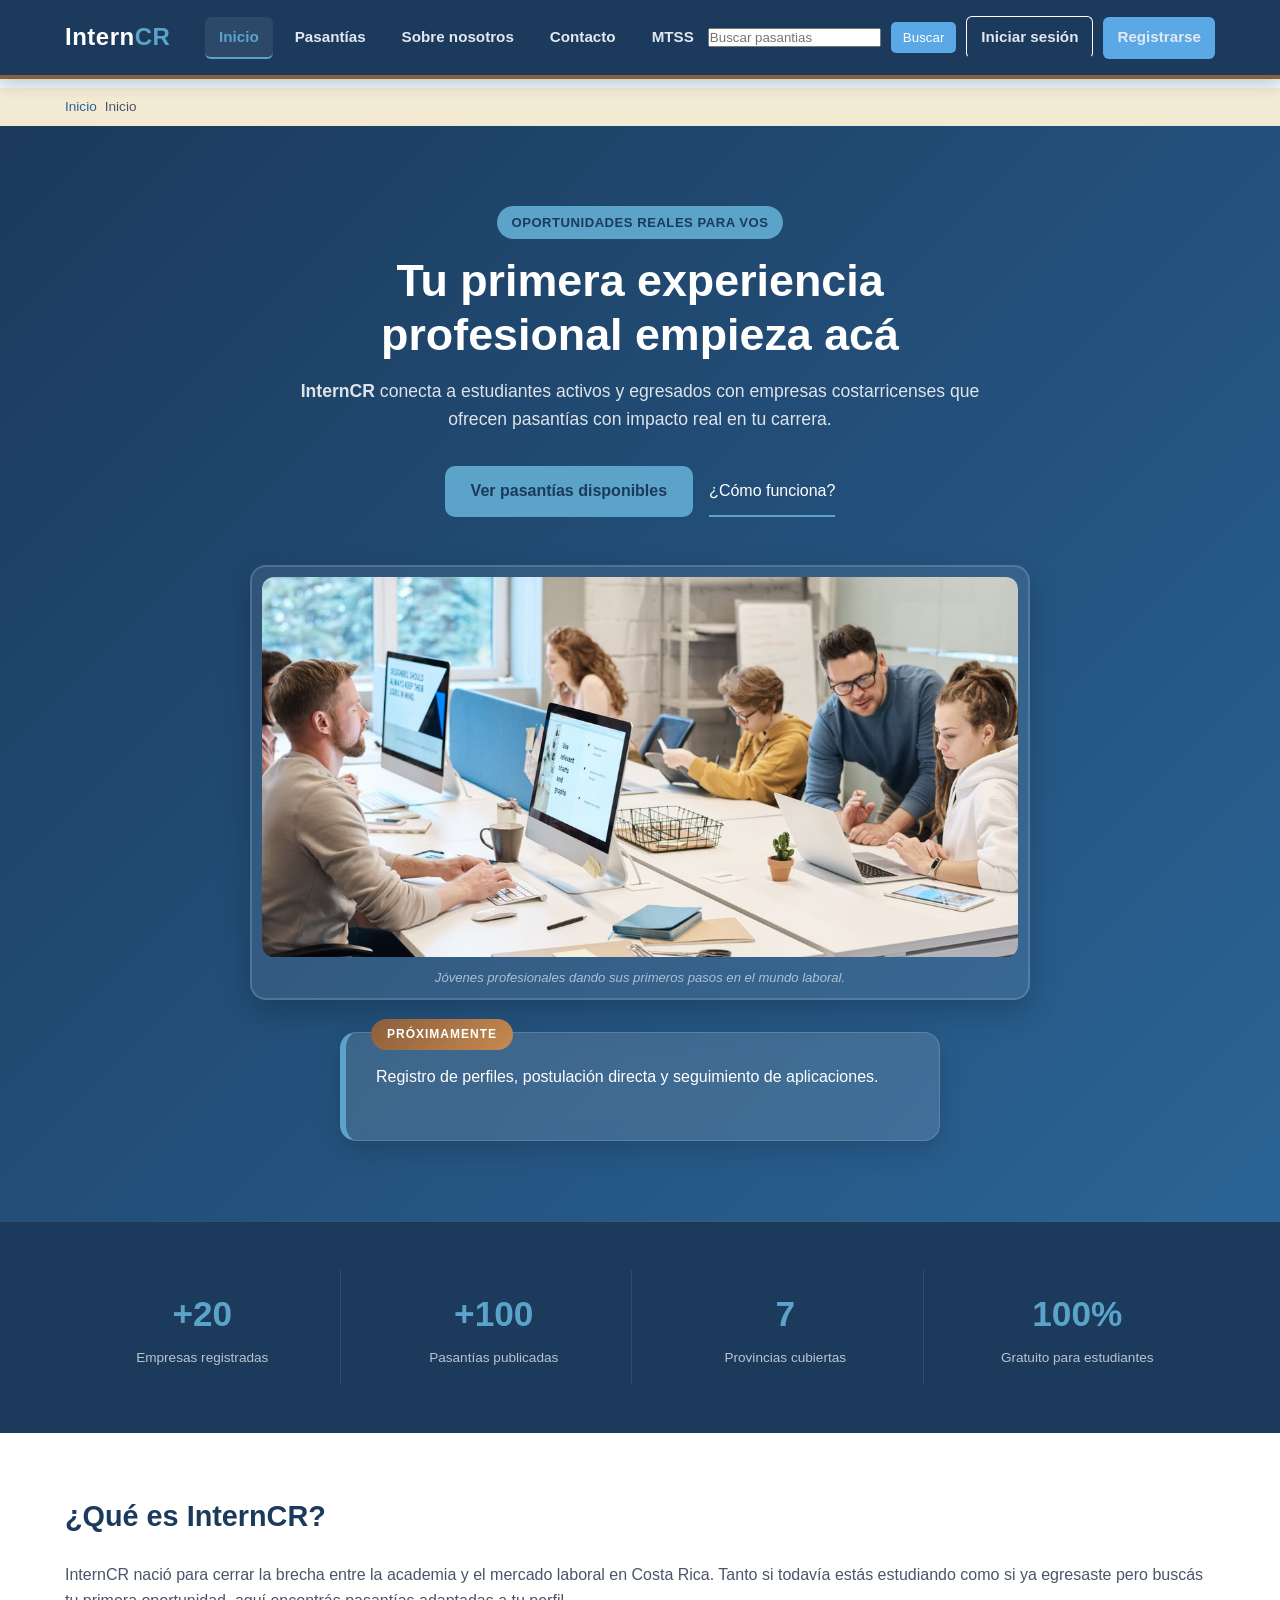
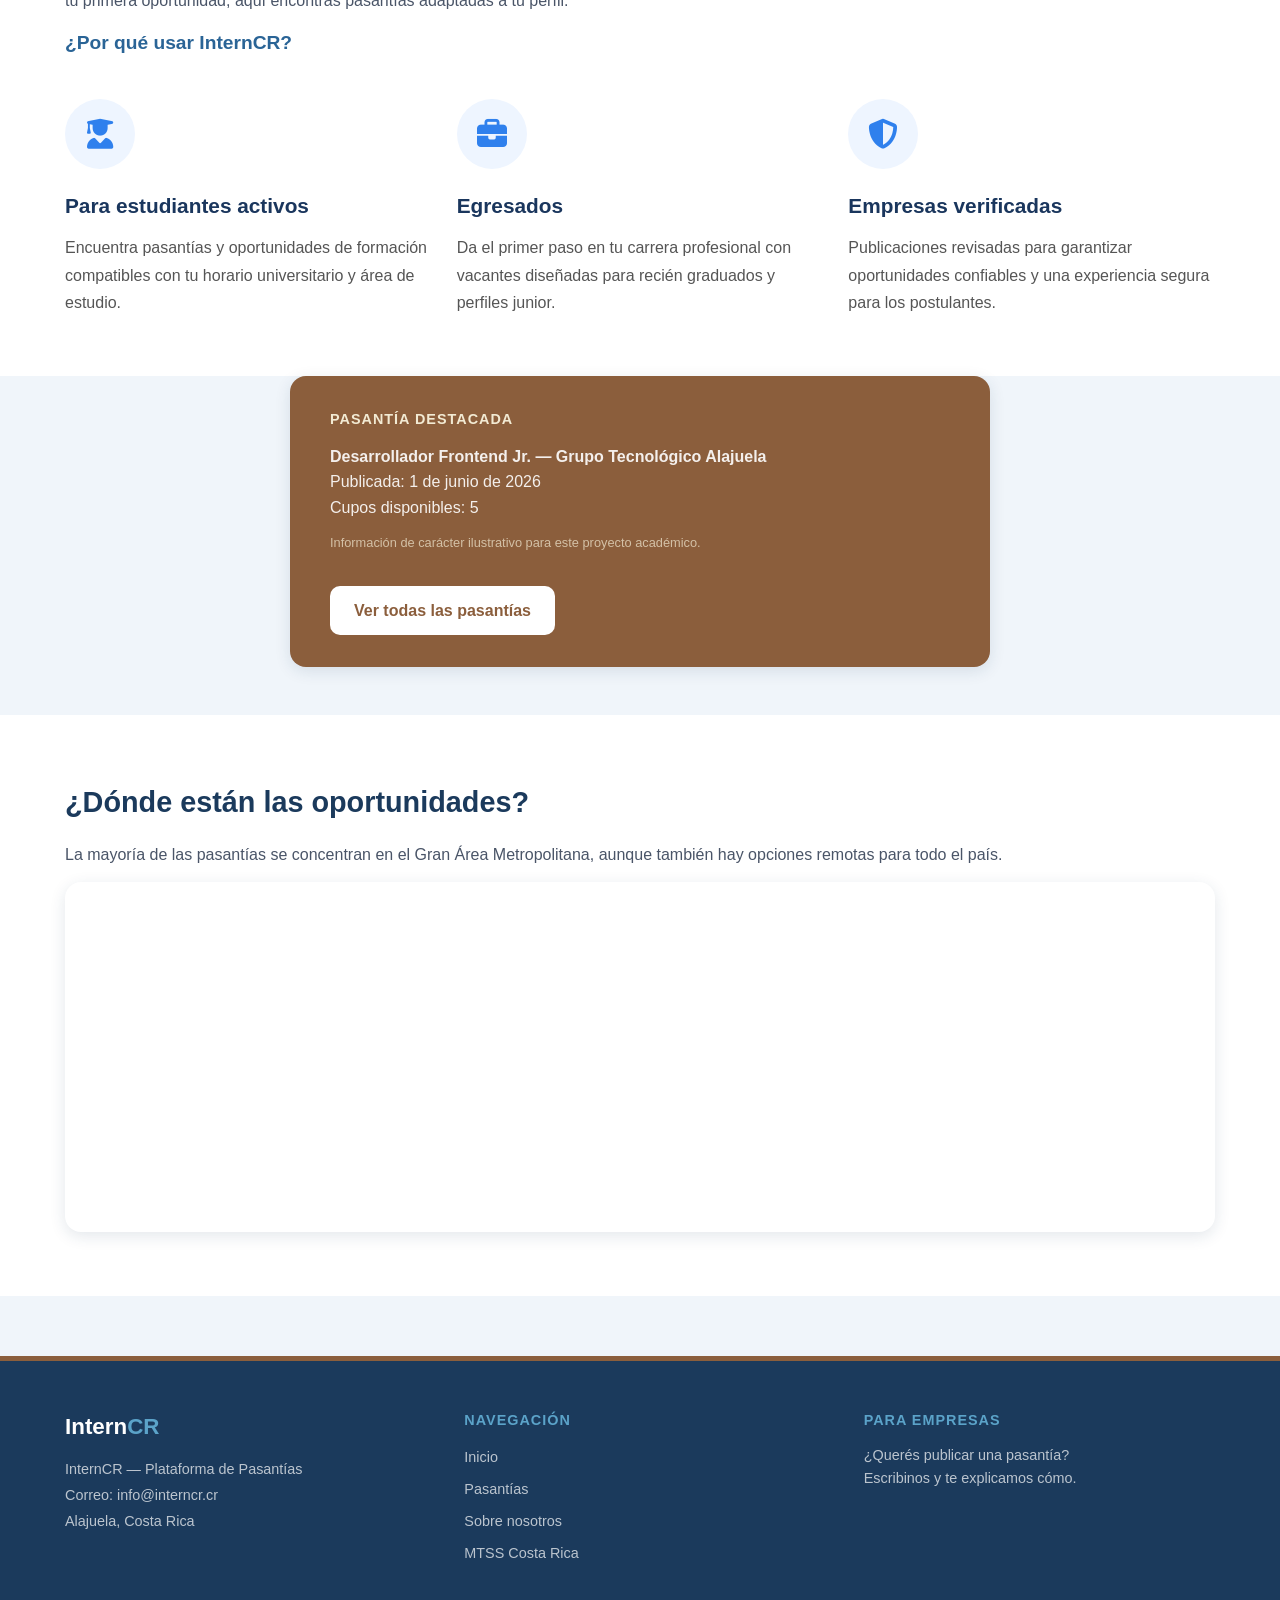
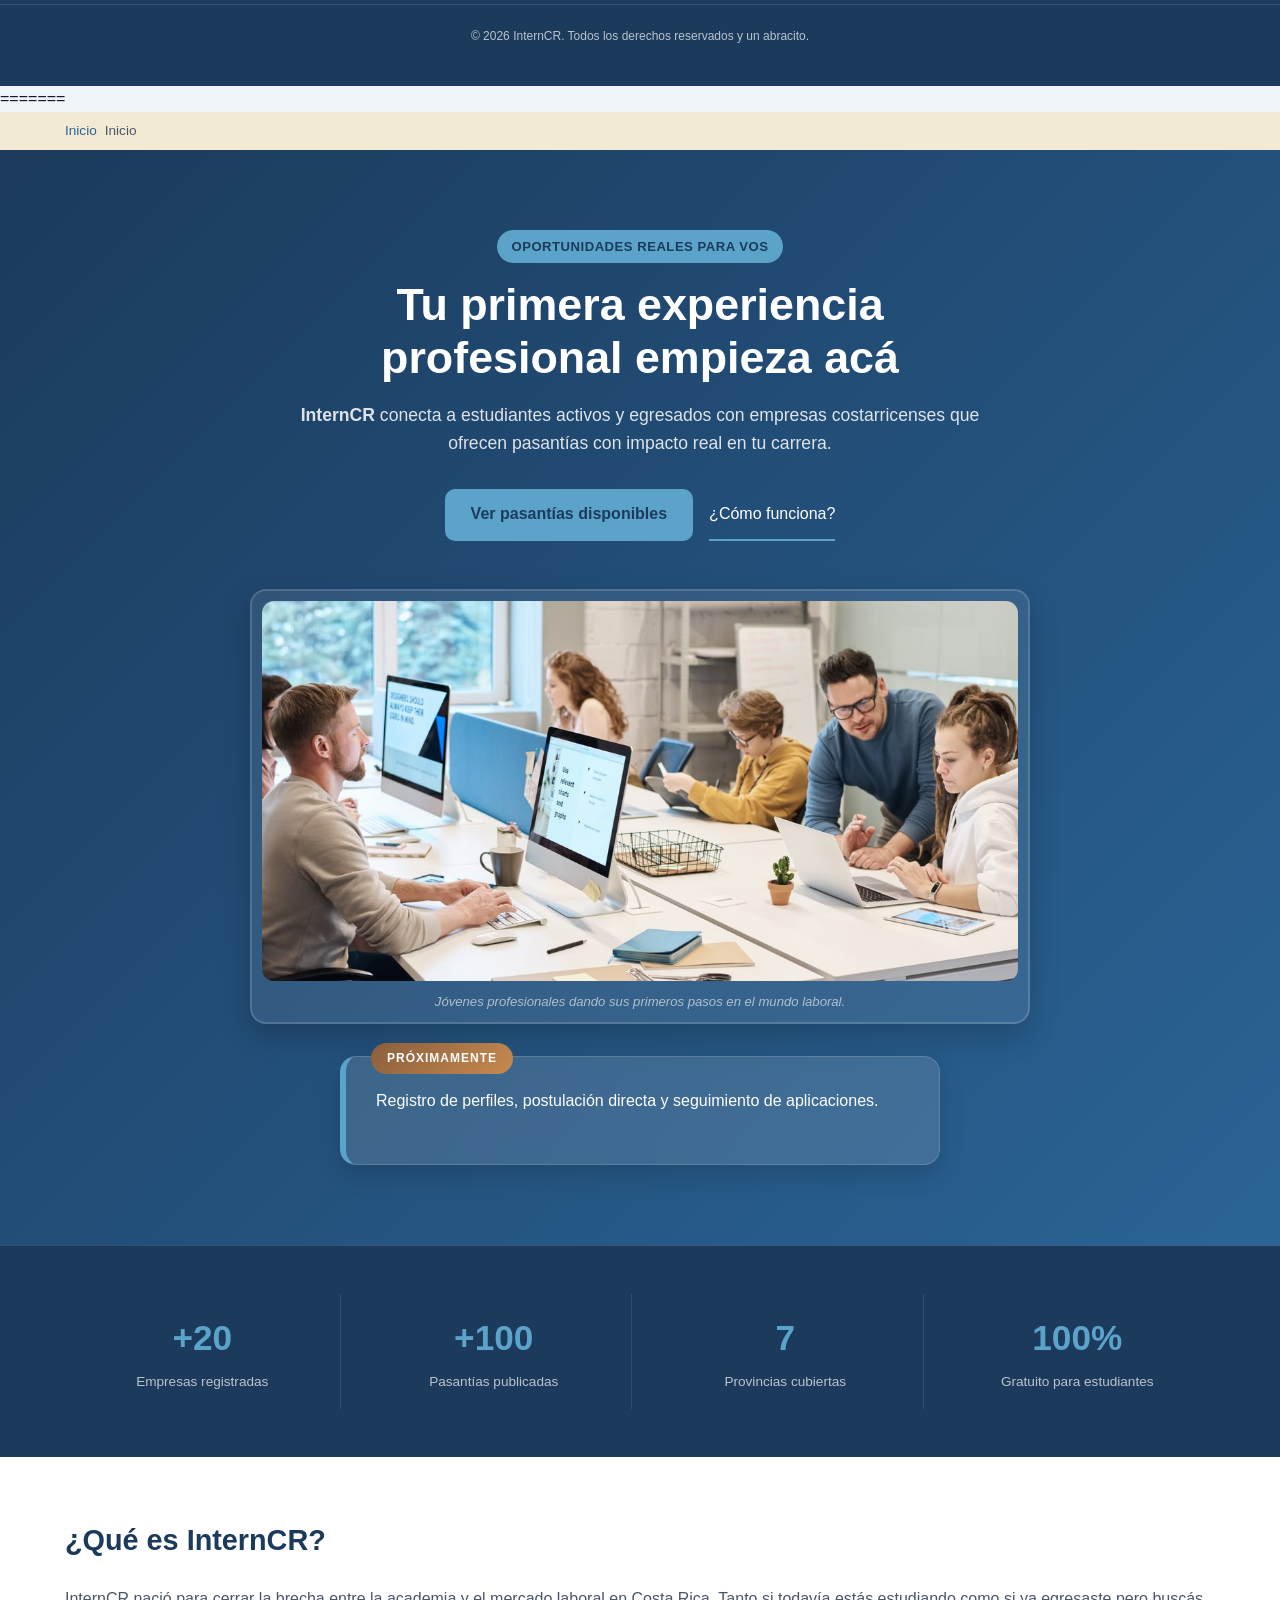
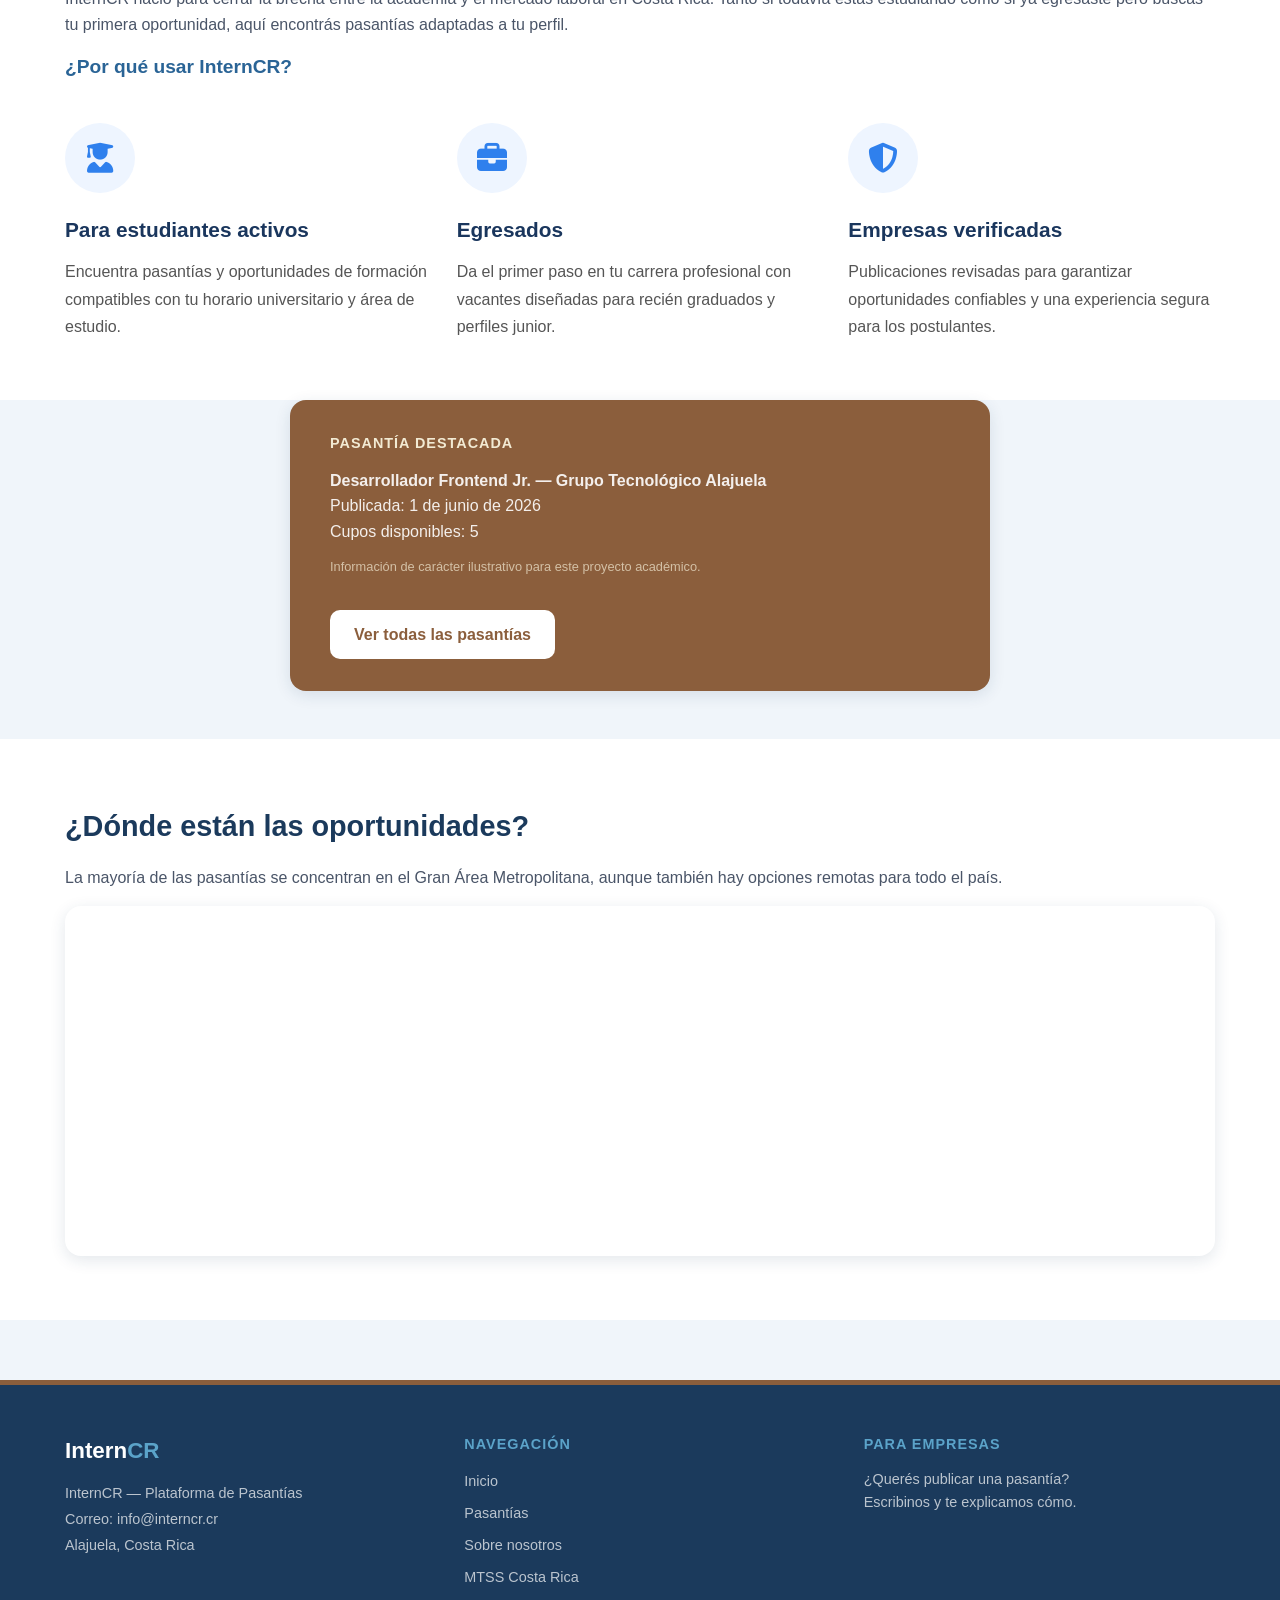
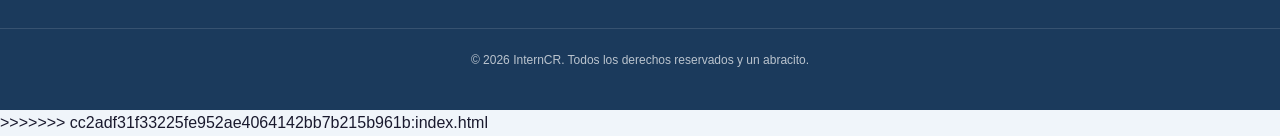
==== commit 99ee54cc: "cAMBIO" ====
--- a/index.html
+++ b/index.html
@@ -1,4 +1,4 @@
-<<<<<<< HEAD:Index.html
+
 <!DOCTYPE html>
 <html lang="es">
 
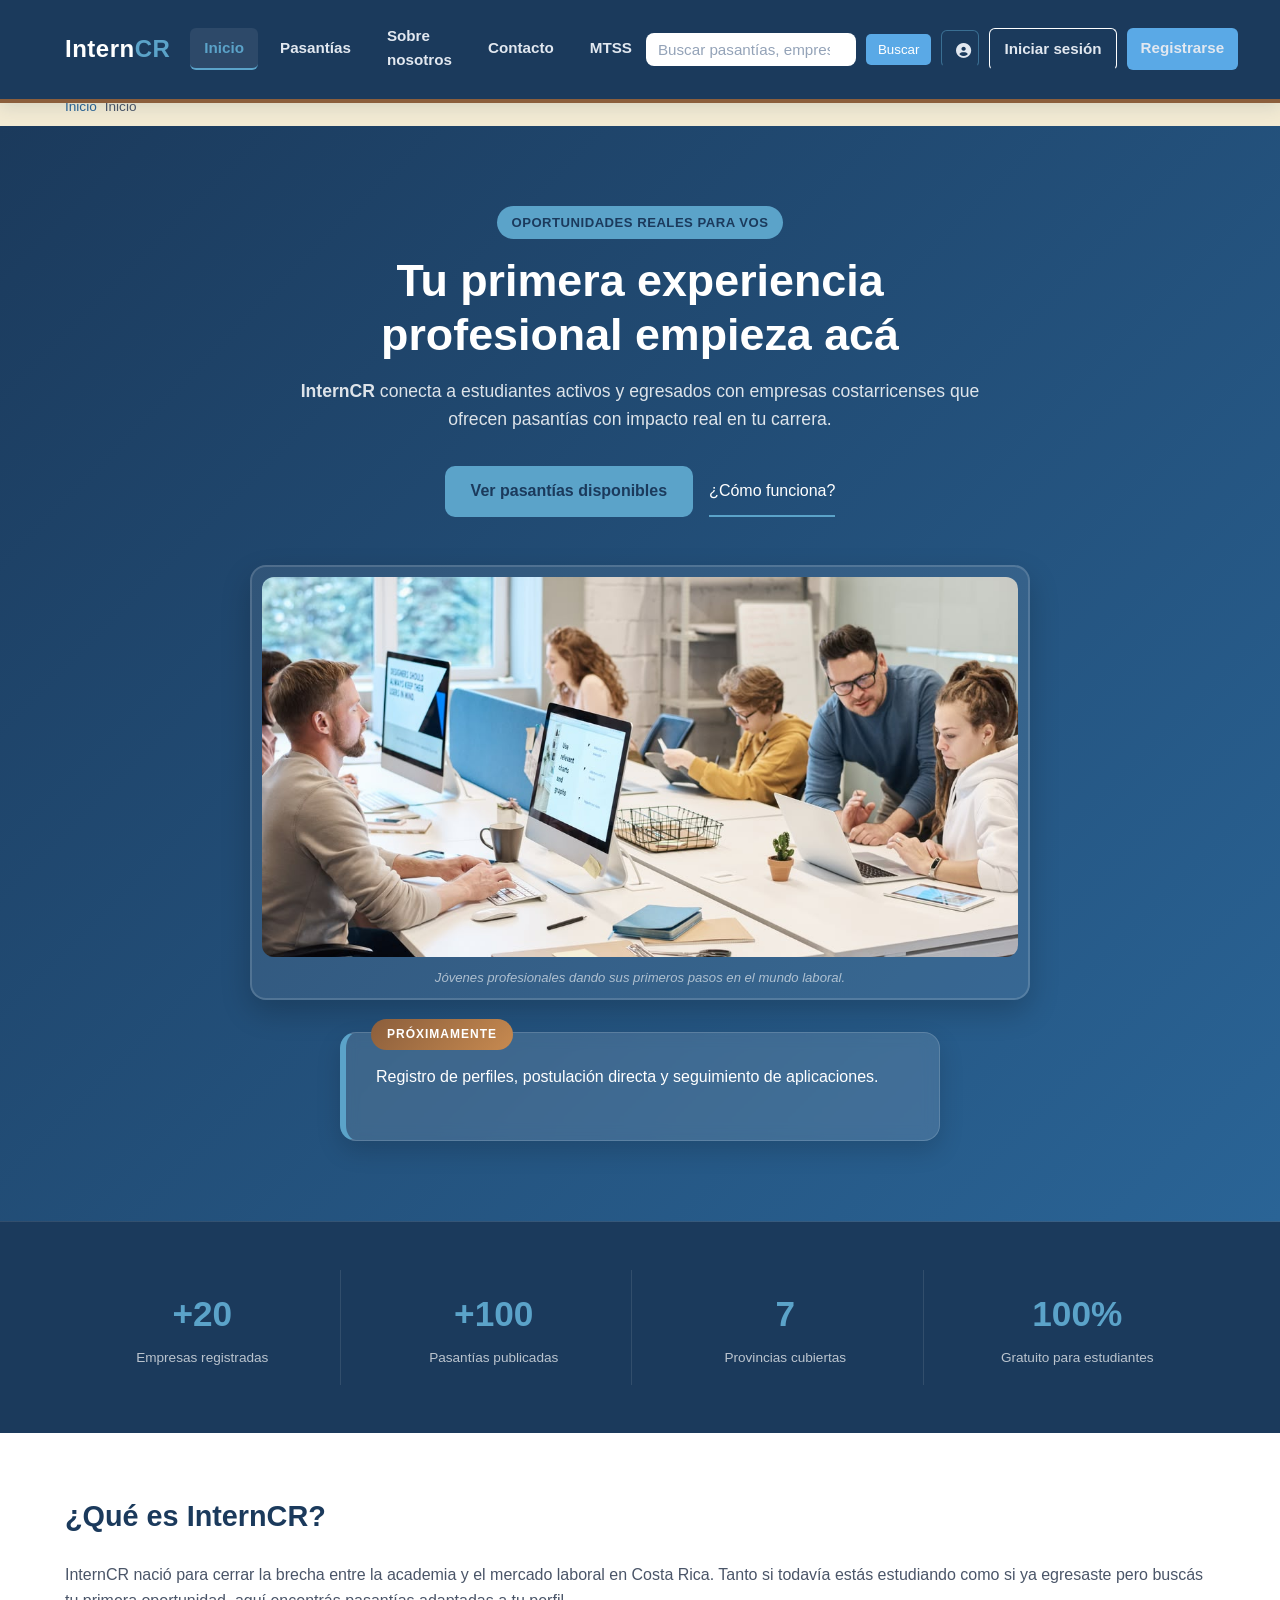
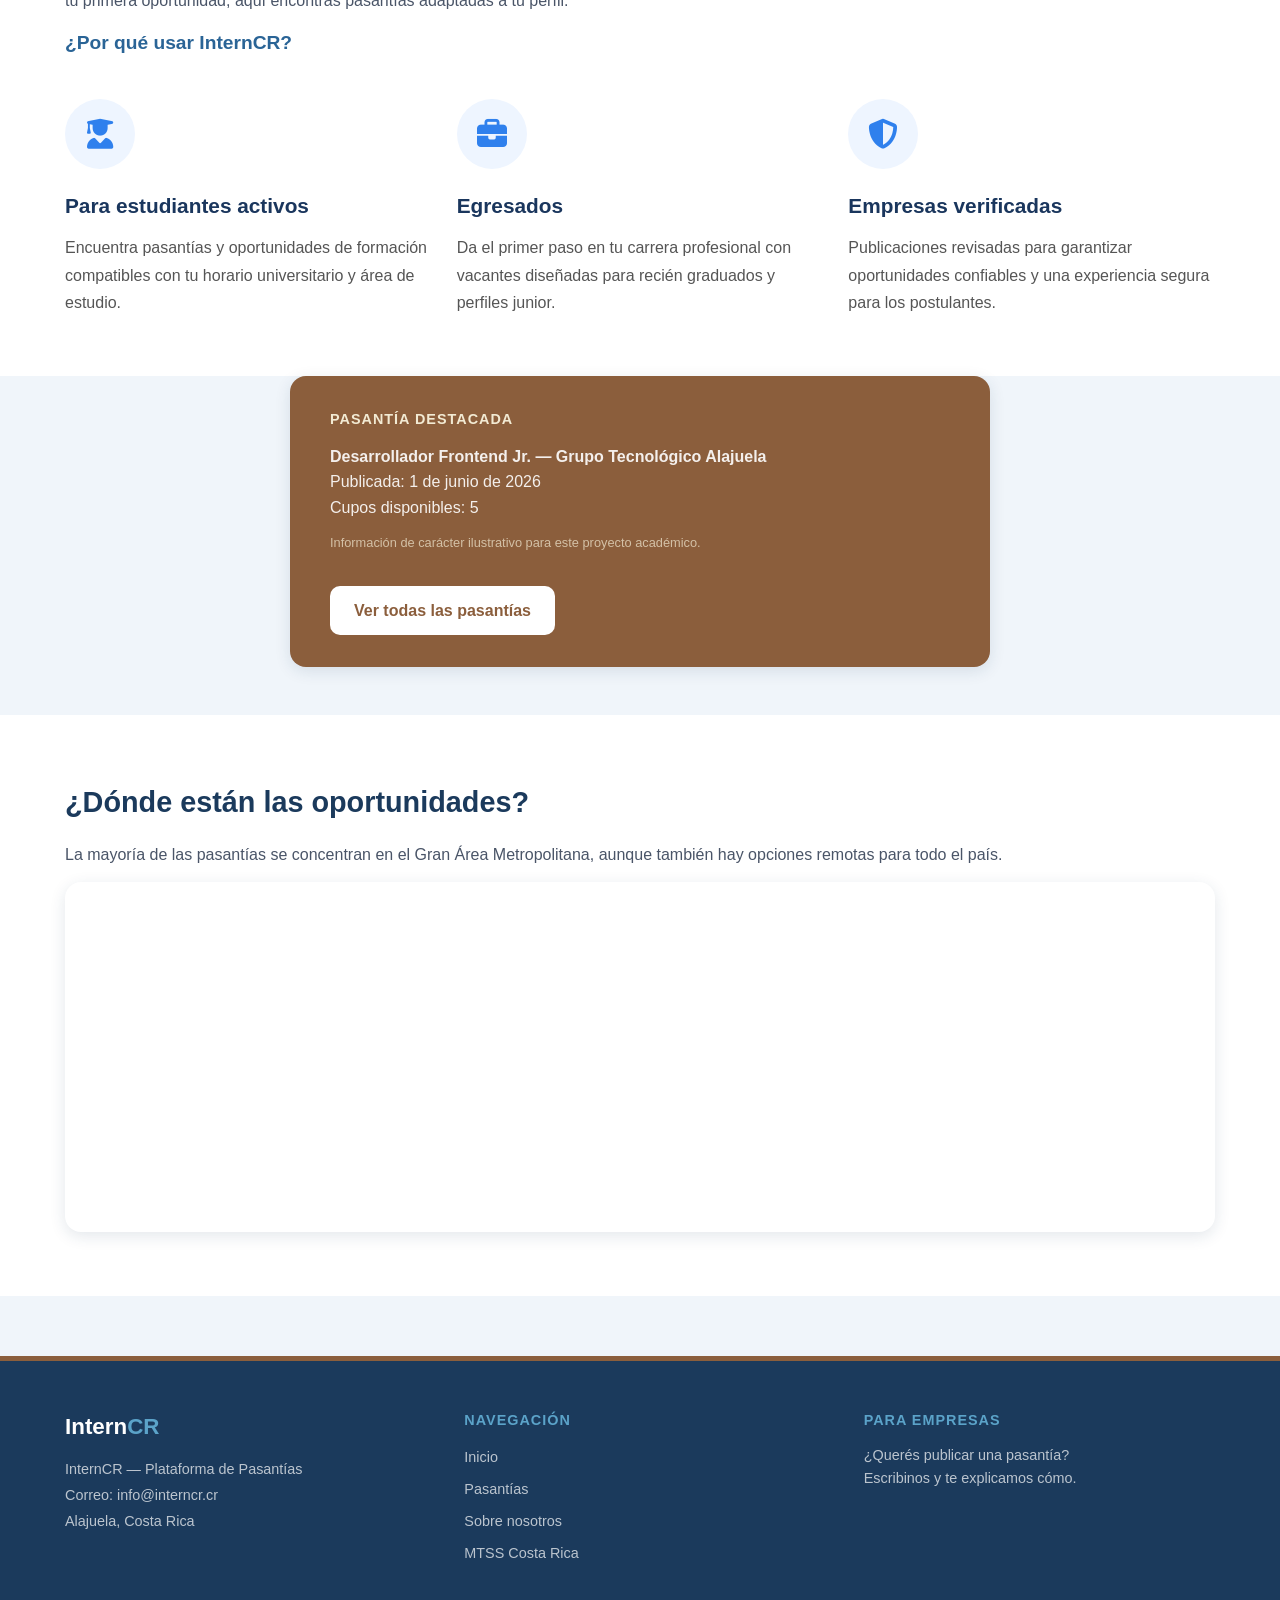
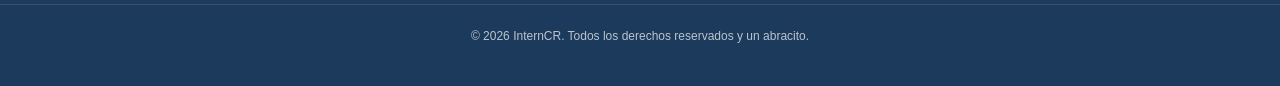
==== commit 1329b608: "cambios" ====
--- a/index.html
+++ b/index.html
@@ -1,4 +1,3 @@
-
 <!DOCTYPE html>
 <html lang="es">
 
@@ -42,12 +41,16 @@
                     <li><a href="https://www.mtss.go.cr/" target="_blank">MTSS</a></li>
                 </ul>
                 <div class="nav-actions">
-                    <input type="search" id="buscar" placeholder="Buscar pasantias">
-
+
+                    <input type="search" id="buscar" placeholder="Buscar pasantías, empresas o habilidades">
                     <button class="search-btn" onclick="buscarPasantia()">
                         Buscar
                     </button>
-                    
+
+                    <a href="panelEstudiante.html" class="btn-panel-icon" title="Panel del estudiante"
+                        aria-label="Panel del estudiante">
+                        <i class="fas fa-user-circle"></i>
+                    </a>
 
                     <a href="login.html" class="login-btn">
                         Iniciar sesión
@@ -58,8 +61,7 @@
                     </a>
                 </div>
             </nav>
-           <!--<section id="resultadosBusqueda" class="contenedor-pasantias"></section>--> 
-                   
+
         </div>
     </header>
 
@@ -72,7 +74,6 @@
     </nav>
 
     <main>
-
         <!-- ==========================================
              HERO:
              ========================================== -->
@@ -105,7 +106,7 @@
                 <div class="hero-info">
                     <span class="info-label">Próximamente</span>
                     <p>Registro de perfiles, postulación directa y seguimiento de aplicaciones.</p>
-                    
+
                 </div>
 
             </div>
@@ -255,267 +256,4 @@
 
 </body>
 
-</html>
-
-<!-- CONTINUARÁ(PRUEBA) -->
-=======
-<!DOCTYPE html>
-<html lang="es">
-
-<head>
-    <meta charset="UTF-8">
-    <meta name="viewport" content="width=device-width, initial-scale=1.0">
-    <meta name="description"
-        content="InternCR es una plataforma para que estudiantes y egresados costarricenses encuentren oportunidades de pasantía y ganen experiencia laboral.">
-    <meta name="keywords"
-        content="pasantías, Costa Rica, estudiantes, egresados, experiencia laboral, prácticas profesionales">
-    <meta name="author" content="InternCR">
-    <link rel="stylesheet" href="CSS/style.css">
-    <link rel="stylesheet" href="https://cdnjs.cloudflare.com/ajax/libs/font-awesome/6.5.2/css/all.min.css">
-    <title>InternCR | Inicio</title>
-</head>
-
-<body>
-
-    <!-- ENCABEZADO FIJO -->
-    <header class="site-header">
-        <div class="container header-content">
-            <p class="logo"><strong>Intern<span class="logo-accent">CR</span></strong></p>
-
-            <!--
-                MENÚ HAMBURGUESA sin JavaScript:
-                
-            -->
-            <input type="checkbox" id="menu-toggle" class="menu-toggle">
-            <label for="menu-toggle" class="menu-button" aria-label="Abrir menú">
-                <span></span>
-                <span></span>
-                <span></span>
-            </label>
-
-            <nav class="main-nav">
-                <ul>
-                    <li><a class="active-link" href="index.html">Inicio</a></li>
-                    <li><a href="pasantias.html">Pasantías</a></li>
-                    <li><a href="#sobre-plataforma">Sobre nosotros</a></li>
-                    <li><a href="#contacto">Contacto</a></li>
-                    <li><a href="https://www.mtss.go.cr/" target="_blank">MTSS</a></li>
-                </ul>
-                <div class="nav-actions">
-                    <input type="search" id="buscar" placeholder="Buscar pasantias">
-
-                    <button class="search-btn" onclick="buscarPasantia()">
-                        Buscar
-                    </button>
-                    
-
-                    <a href="login.html" class="login-btn">
-                        Iniciar sesión
-                    </a>
-
-                    <a href="registro.html" class="register-btn">
-                        Registrarse
-                    </a>
-                </div>
-            </nav>
-           <!--<section id="resultadosBusqueda" class="contenedor-pasantias"></section>--> 
-                   
-        </div>
-    </header>
-
-    <!-- BREADCRUMB: le indica al usuario en qué página está -->
-    <nav class="breadcrumb" aria-label="Ubicación actual">
-        <div class="container">
-            <a href="index.html">Inicio</a>
-            <span>Inicio</span>
-        </div>
-    </nav>
-
-    <main>
-
-        <!-- ==========================================
-             HERO:
-             ========================================== -->
-        <section id="hero" class="hero">
-            <div class="container">
-
-                <!-- Bloque central de texto -->
-                <div class="hero-center">
-                    <span class="hero-badge">Oportunidades reales para vos</span>
-                    <h1>Tu primera experiencia<br>profesional empieza acá</h1>
-                    <p>
-                        <strong>InternCR</strong> conecta a estudiantes activos y egresados con empresas
-                        costarricenses que ofrecen pasantías con impacto real en tu carrera.
-                    </p>
-                    <div class="hero-actions">
-                        <a class="btn-primary" href="pasantias.html">Ver pasantías disponibles</a>
-                        <a class="btn-link" href="#sobre-plataforma">¿Cómo funciona?</a>
-                    </div>
-                </div>
-
-                <!--
-                    IMAGEN PRINCIPAL:
-                    Ponela en assets/images/hero-pasantias.png, abajito Belen donde esta el link
-                -->
-                <figure class="hero-image">
-                    <img src="assets/images/trabajo.jpg" alt="Estudiantes costarricenses en su primer día de pasantía">
-                    <figcaption>Jóvenes profesionales dando sus primeros pasos en el mundo laboral.</figcaption>
-                </figure>
-
-                <div class="hero-info">
-                    <span class="info-label">Próximamente</span>
-                    <p>Registro de perfiles, postulación directa y seguimiento de aplicaciones.</p>
-                    
-                </div>
-
-            </div>
-        </section>
-
-        <!-- ==========================================
-             NÚMEROS / ESTADÍSTICAS
-             esto para el look, lo hace ver mas lindo
-             ========================================== -->
-        <section class="stats-section">
-            <div class="container stats-grid">
-                <div class="stat-item">
-                    <span class="stat-num">+20</span>
-                    <span class="stat-label">Empresas registradas</span>
-                </div>
-                <div class="stat-item">
-                    <span class="stat-num">+100</span>
-                    <span class="stat-label">Pasantías publicadas</span>
-                </div>
-                <div class="stat-item">
-                    <span class="stat-num">7</span>
-                    <span class="stat-label">Provincias cubiertas</span>
-                </div>
-                <div class="stat-item">
-                    <span class="stat-num">100%</span>
-                    <span class="stat-label">Gratuito para estudiantes</span>
-                </div>
-            </div>
-        </section>
-
-        <!-- ==========================================
-             SOBRE LA PLATAFORMA - 
-             ========================================== -->
-        <section id="sobre-plataforma" class="sobre-section">
-            <div class="container">
-                <h2>¿Qué es InternCR?</h2>
-                <p>
-                    InternCR nació para cerrar la brecha entre la academia y el mercado laboral en Costa Rica.
-                    Tanto si todavía estás estudiando como si ya egresaste pero buscás tu primera oportunidad,
-                    aquí encontrás pasantías adaptadas a tu perfil.
-                </p>
-
-                <h3>¿Por qué usar InternCR?</h3>
-
-
-                <div class="benefits-grid">
-                    <article class="benefit-card">
-                        <div class="card-icon">
-                            <i class="fas fa-user-graduate"></i>
-                        </div>
-                        <h4>Para estudiantes activos</h4>
-                        <p>Encuentra pasantías y oportunidades de formación compatibles con tu
-                            horario universitario y área de estudio.</p>
-                    </article>
-
-                    <article class="benefit-card">
-                        <div class="card-icon">
-                            <i class="fas fa-briefcase"></i>
-                        </div>
-                        <h4>Egresados</h4>
-                        <p>Da el primer paso en tu carrera profesional con vacantes diseñadas
-                            para recién graduados y perfiles junior.</p>
-                    </article>
-
-                    <article class="benefit-card">
-                        <div class="card-icon">
-                            <i class="fas fa-shield-alt"></i>
-                        </div>
-                        <h4>Empresas verificadas</h4>
-                        <p>Publicaciones revisadas para garantizar oportunidades confiables y
-                            una experiencia segura para los postulantes.</p>
-                    </article>
-                </div>
-            </div>
-        </section>
-
-        <!--
-            ASIDE: información secundaria complementaria.
-        -->
-        <aside class="destacado-aside">
-            <div class="aside-inner">
-                <div>
-                    <h4>Pasantía destacada</h4>
-                    <p>
-                        <strong>Desarrollador Frontend Jr. — Grupo Tecnológico Alajuela</strong><br>
-                        Publicada: <time datetime="2026-06-01">1 de junio de 2026</time><br>
-                        Cupos disponibles: <span>5</span>
-                    </p>
-                    <small>Información de carácter ilustrativo para este proyecto académico.</small>
-                </div>
-                <a class="btn-aside" href="pasantias.html">Ver todas las pasantías</a>
-            </div>
-        </aside>
-
-        <!-- MAPA DE UBICACIÓN -->
-        <section class="mapa-section">
-            <div class="container">
-                <h2>¿Dónde están las oportunidades?</h2>
-                <p>
-                    La mayoría de las pasantías se concentran en el Gran Área Metropolitana,
-                    aunque también hay opciones remotas para todo el país.
-                </p>
-
-                <iframe src="https://www.google.com/maps?q=San+Jose,+Costa+Rica&output=embed" width="100%" height="350"
-                    loading="lazy" title="Mapa de Costa Rica - Área Metropolitana">
-                </iframe>
-            </div>
-        </section>
-
-    </main>
-
-    <!-- PIE DE PÁGINA -->
-    <footer id="contacto">
-        <div class="footer-content container">
-
-            <div class="footer-col">
-                <p class="footer-logo"><strong>Intern<span class="logo-accent">CR</span></strong></p>
-                <address>
-                    InternCR — Plataforma de Pasantías<br>
-                    Correo: info@interncr.cr<br>
-                    Alajuela, Costa Rica
-                </address>
-            </div>
-
-            <div class="footer-col">
-                <h5>Navegación</h5>
-                <ul>
-                    <li><a href="index.html">Inicio</a></li>
-                    <li><a href="pasantias.html">Pasantías</a></li>
-                    <li><a href="#sobre-plataforma">Sobre nosotros</a></li>
-                    <li><a href="https://www.mtss.go.cr/" target="_blank">MTSS Costa Rica</a></li>
-                </ul>
-            </div>
-
-            <div class="footer-col">
-                <h5>Para empresas</h5>
-                <p>¿Querés publicar una pasantía?<br>Escribinos y te explicamos cómo.</p>
-            </div>
-
-        </div>
-
-        <p class="footer-copy">
-            <small>&copy; 2026 InternCR. Todos los derechos reservados y un abracito.</small>
-        </p>
-    </footer>
-    <script src="js/script.js"></script>
-
-</body>
-
-</html>
-
-<!-- CONTINUARÁ(PRUEBA) -->
->>>>>>> cc2adf31f33225fe952ae4064142bb7b215b961b:index.html
+</html>
--- a/CSS/Style.css
+++ b/CSS/Style.css
@@ -1277,10 +1277,25 @@
     gap: 10px;
 }
 
-.search-box{
-    padding: 8px;
+#buscar{
+    padding: 8px 12px;
     border: none;
-    border-radius: 5px;
+    border-radius: 8px;
+    font-size: 0.95rem;
+    width: 210px;
+    background-color: var(--blanco);
+    color: var(--texto);
+    font-family: inherit;
+    transition: all 0.3s ease;
+}
+
+#buscar::placeholder {
+    color: #94A3B8;
+}
+
+#buscar:focus {
+    outline: none;
+    box-shadow: 0 0 0 3px rgba(91, 163, 201, 0.45);
 }
 
 .search-btn{
@@ -1300,8 +1315,12 @@
     text-decoration: none;
     color: white;
     border: 1px solid white;
-    padding: 8px 12px;
+    padding: 8px 16px;
     border-radius: 5px;
+    white-space: nowrap;
+    font-weight: 600;
+    font-size: 0.9rem;
+    transition: all 0.3s ease;
 }
 
 .login-btn:hover{
@@ -1313,8 +1332,12 @@
     text-decoration: none;
     background-color: #5aa9e6;
     color: white;
-    padding: 8px 12px;
+    padding: 8px 16px;
     border-radius: 5px;
+    white-space: nowrap;
+    font-weight: 600;
+    font-size: 0.9rem;
+    transition: all 0.3s ease;
 }
 
 .register-btn:hover{
@@ -1364,3 +1387,115 @@
     color: var(--celeste);
     text-decoration: underline;
 }
+.panel-oculto{
+    display:none;
+    background:white;
+    padding:25px;
+    margin:20px auto;
+    border-radius:15px;
+    box-shadow:0 4px 12px rgba(0,0,0,.1);
+}
+/* ==========================================================================
+   MODAL DE RESULTADOS DE BÚSQUEDA
+   ========================================================================== */
+
+.modal-overlay {
+    display: none;           /* Oculto por defecto */
+    position: fixed;
+    top: 0;
+    left: 0;
+    width: 100%;
+    height: 100%;
+    background-color: rgba(27, 58, 92, 0.6);
+    z-index: 2000;
+    align-items: center;
+    justify-content: center;
+    padding: 20px;
+}
+
+.modal-contenido {
+    background-color: var(--blanco);
+    border-radius: 16px;
+    padding: 30px;
+    width: 100%;
+    max-width: 800px;
+    max-height: 80vh;
+    overflow-y: auto;
+    position: relative;
+    box-shadow: 0 20px 50px rgba(0, 0, 0, 0.3);
+}
+
+.modal-cerrar {
+    position: absolute;
+    top: 16px;
+    right: 16px;
+    background: none;
+    border: none;
+    font-size: 1.8rem;
+    line-height: 1;
+    color: var(--texto-suave);
+    cursor: pointer;
+}
+
+.modal-cerrar:hover {
+    color: var(--azul-marino);
+}
+
+.resultados-grid {
+    display: grid;
+    grid-template-columns: repeat(auto-fit, minmax(220px, 1fr));
+    gap: 20px;
+    margin-top: 20px;
+}
+
+.resultado-card {
+    border: 1px solid #D4E3EF;
+    border-radius: 12px;
+    overflow: hidden;
+    box-shadow: 0 4px 12px rgba(27, 58, 92, 0.06);
+}
+
+.resultado-card img {
+    width: 100%;
+    height: 140px;
+    object-fit: cover;
+}
+
+.resultado-card h3,
+.resultado-card p {
+    padding: 0 14px;
+}
+
+.resultado-card h3 {
+    margin-top: 12px;
+    font-size: 1.05rem;
+    color: var(--azul-marino);
+}
+
+.resultado-card p {
+    font-size: 0.85rem;
+}
+
+.resultado-card p:last-child {
+    margin-bottom: 14px;
+}
+.btn-panel-icon{
+    display: flex;
+    align-items: center;
+    justify-content: center;
+    width: 38px;
+    height: 38px;
+    border-radius: 50%;
+    border: 1px solid rgba(91, 163, 201, 0.5);
+    color: var(--celeste);
+    font-size: 1.1rem;
+    transition: all 0.3s ease;
+    flex-shrink: 0;
+}
+
+.btn-panel-icon:hover{
+    background-color: rgba(91, 163, 201, 0.15);
+    border-color: var(--celeste);
+    color: var(--blanco);
+}
+
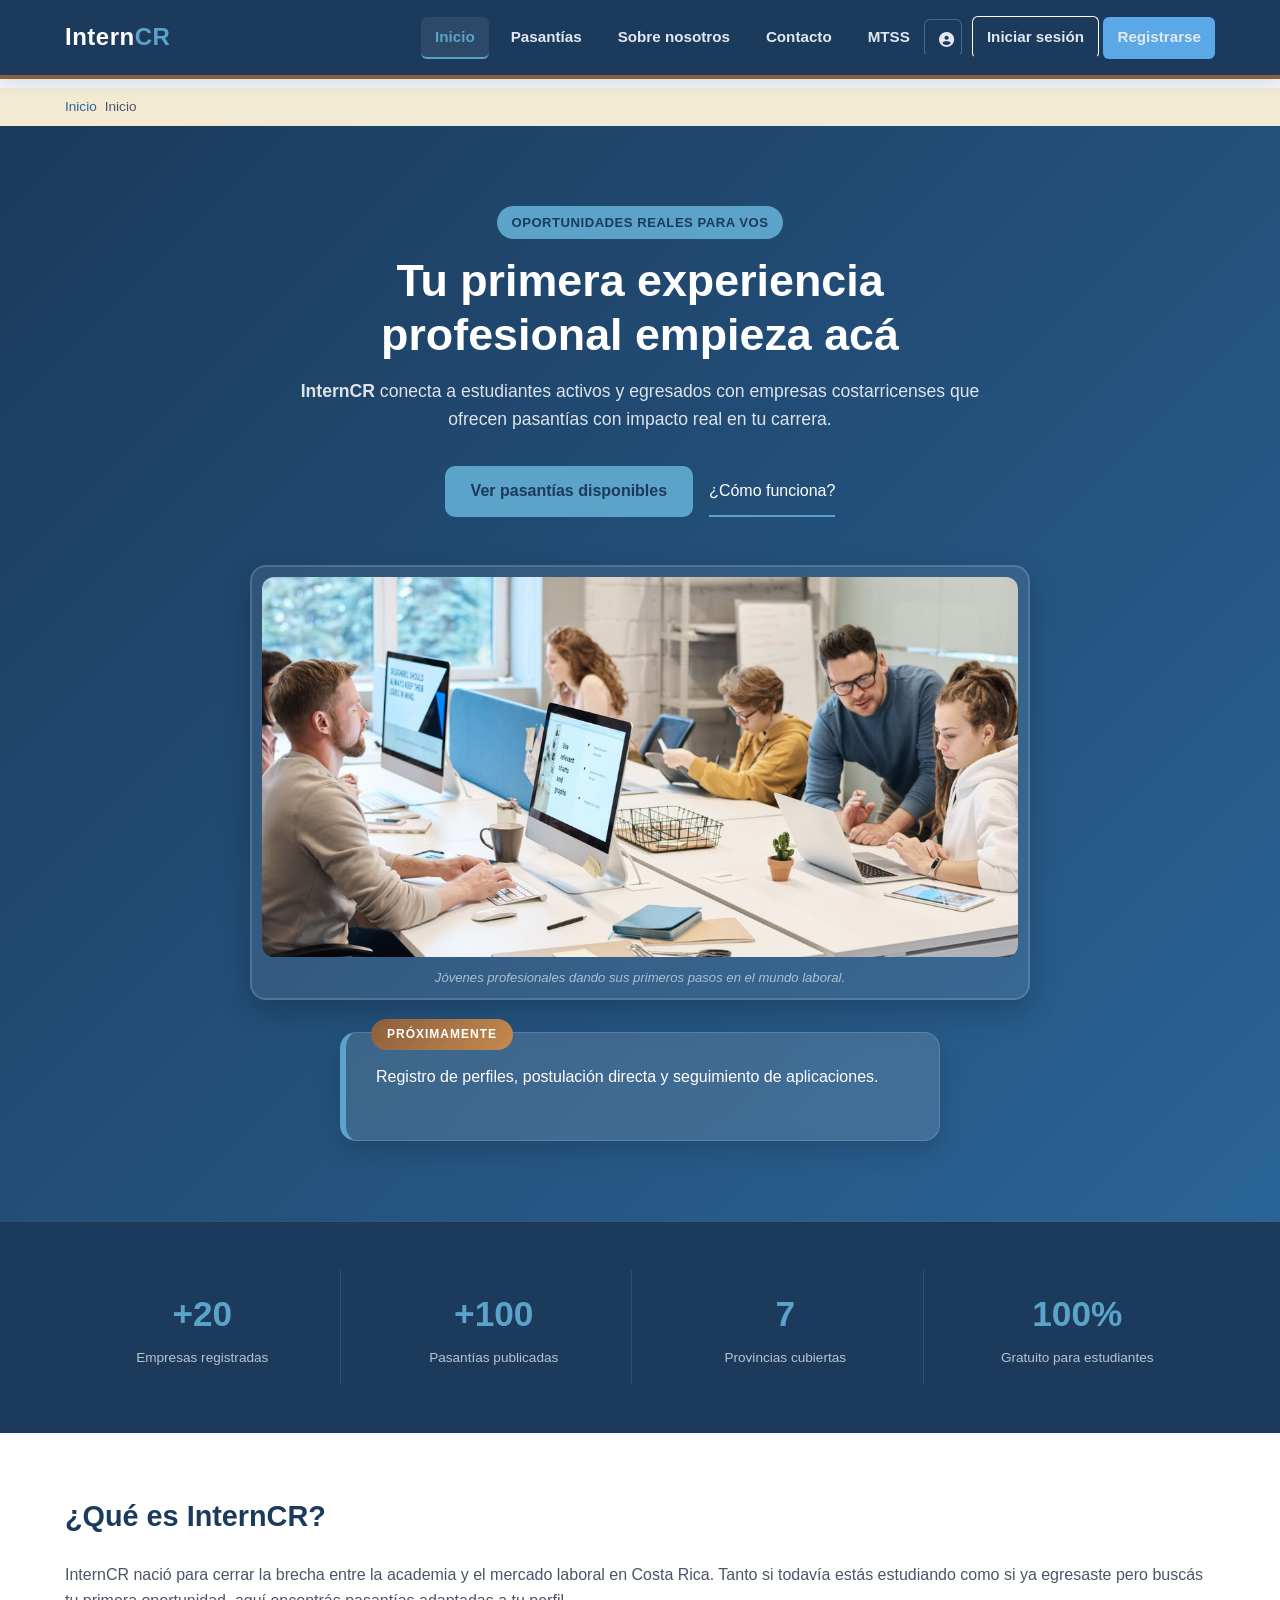
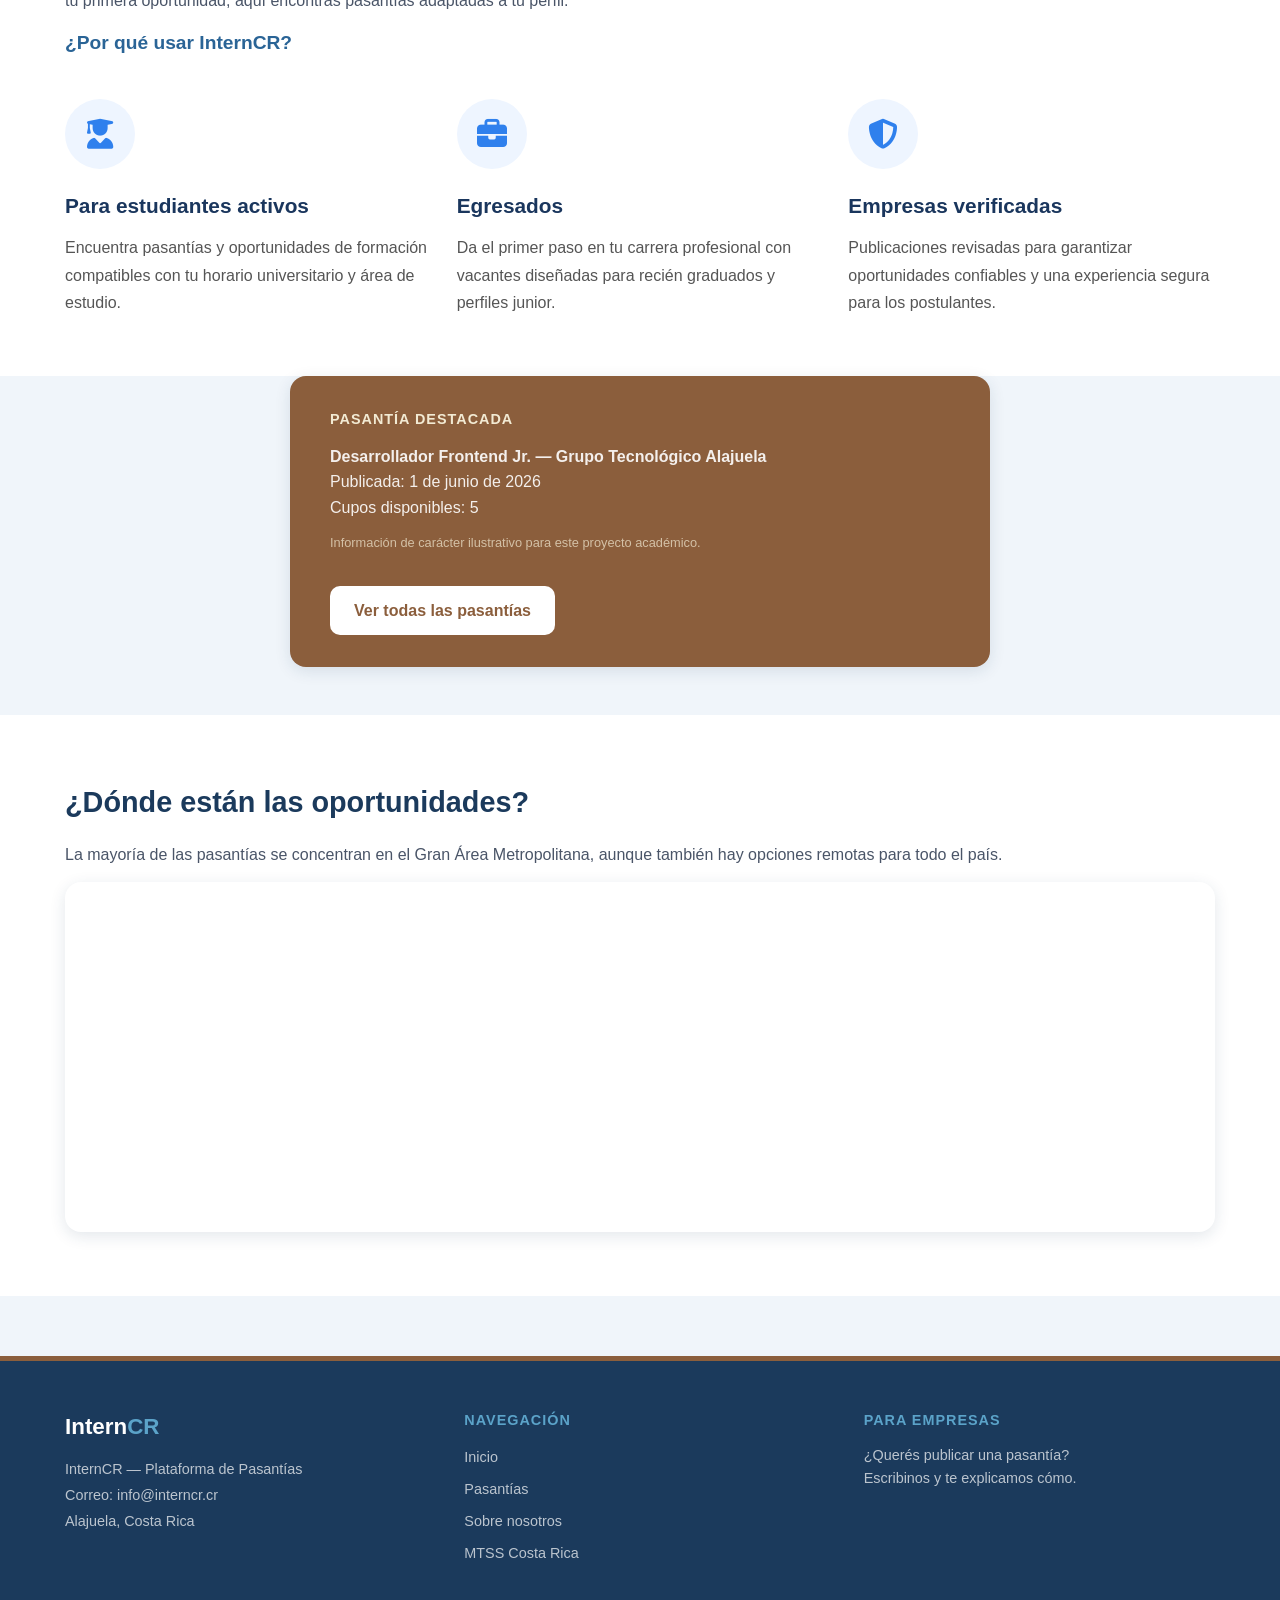
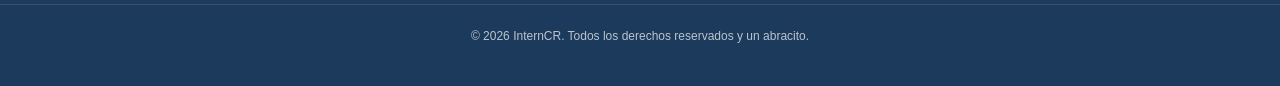
==== commit f4095dbc: "changes" ====
--- a/index.html
+++ b/index.html
@@ -42,23 +42,20 @@
                 </ul>
                 <div class="nav-actions">
 
-                    <input type="search" id="buscar" placeholder="Buscar pasantías, empresas o habilidades">
-                    <button class="search-btn" onclick="buscarPasantia()">
-                        Buscar
-                    </button>
-
                     <a href="panelEstudiante.html" class="btn-panel-icon" title="Panel del estudiante"
                         aria-label="Panel del estudiante">
                         <i class="fas fa-user-circle"></i>
                     </a>
-
-                    <a href="login.html" class="login-btn">
+                    <div id="accionesSesion">
+                        <a href="login.html" class="login-btn">
                         Iniciar sesión
                     </a>
 
                     <a href="registro.html" class="register-btn">
                         Registrarse
                     </a>
+
+                    </div>
                 </div>
             </nav>
 
